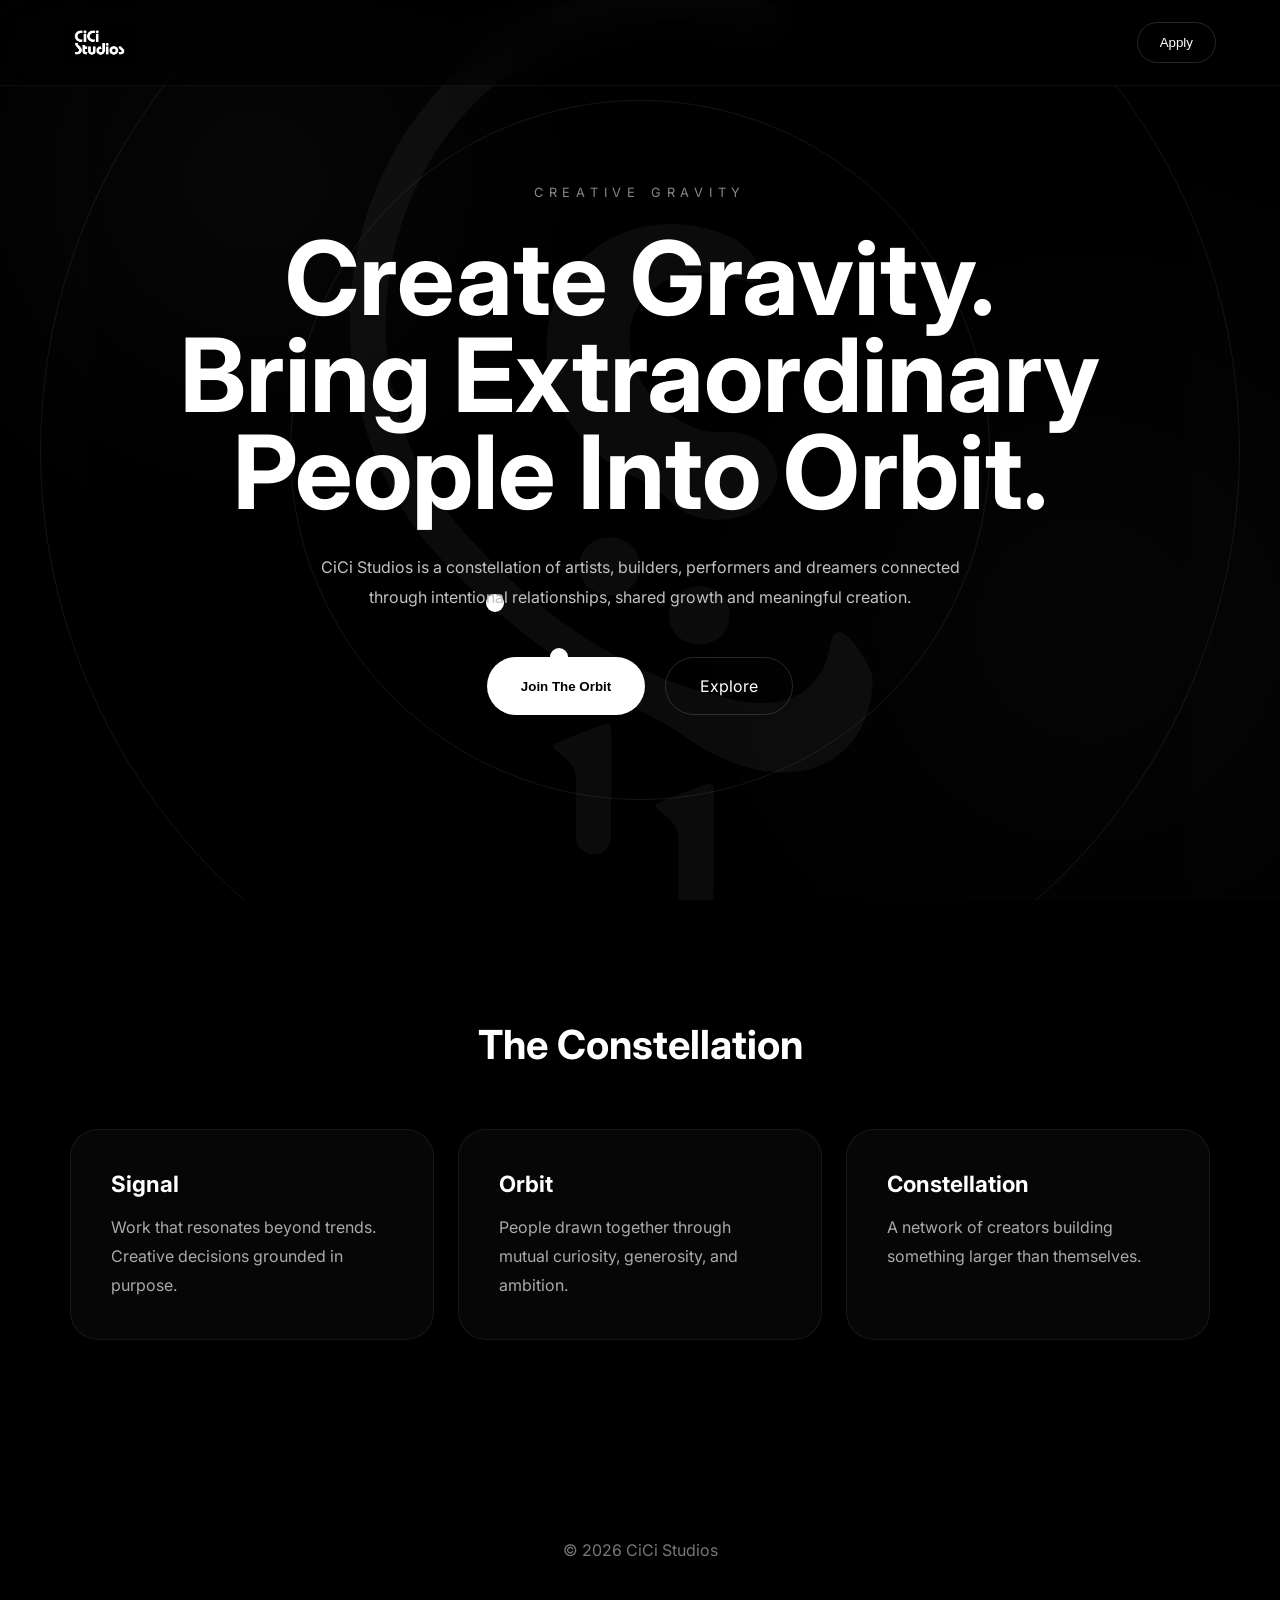
==== index.html @ 6ac1b933 "Meta pixel test" ====
<!DOCTYPE html>
<html lang="en">
<head>
  <meta charset="UTF-8">
  <meta name="viewport" content="width=device-width, initial-scale=1.0">
  <title>CiCi Studios</title>
  <meta name="description" content="A constellation of artists, builders, performers and dreamers connected through intentional relationships, shared growth and meaningful creation.">
  <meta property="og:title" content="CiCi Studios">
  <meta property="og:description" content="Create Gravity. Bring Extraordinary People Into Orbit.">
  <meta property="og:type" content="website">

  <link rel="preconnect" href="https://fonts.googleapis.com">
  <link rel="preconnect" href="https://fonts.gstatic.com" crossorigin>
  <link href="https://fonts.googleapis.com/css2?family=Inter:wght@300;400;500;600;700;800&display=swap" rel="stylesheet">

  <style>
    :root{
      --bg:#000;
      --text:#fff;
      --muted:#9e9e9e;
      --border:rgba(255,255,255,.14);
    }

    *{ margin:0; padding:0; box-sizing:border-box; }
    html{ scroll-behavior:smooth; }
    body{
      background:#000;
      color:#fff;
      font-family:'Inter',sans-serif;
      overflow-x:hidden;
    }

    body::before{
      content:"";
      position:fixed;
      inset:0;
      background:
        radial-gradient(circle at 20% 20%, rgba(255,255,255,.03), transparent 30%),
        radial-gradient(circle at 85% 70%, rgba(255,255,255,.025), transparent 40%);
      z-index:-20;
    }

    nav{
      position:fixed;
      top:0; left:0; right:0;
      display:flex;
      justify-content:space-between;
      align-items:center;
      padding:22px 5vw;
      backdrop-filter:blur(20px);
      background:rgba(0,0,0,.45);
      z-index:1000;
      border-bottom:1px solid rgba(255,255,255,.05);
    }

    .logo { display:flex; align-items:center; gap:12px; }
    .wordmark{ height:40px; display:block; }

    .nav-btn{
      padding:12px 22px;
      background:transparent;
      color:white;
      border:1px solid rgba(255,255,255,.15);
      border-radius:999px;
      cursor:pointer;
      transition:.3s ease;
    }
    .nav-btn:hover{ background:white; color:black; }

    .hero{
      position:relative;
      min-height:100vh;
      display:flex;
      justify-content:center;
      align-items:center;
      text-align:center;
      overflow:hidden;
      padding:120px 20px;
    }

    .hero-image { position:absolute; inset:0; display:flex; justify-content:center; align-items:center; pointer-events:none; z-index:0; }
    .watermark-img{
      width:min(90vw,1100px);
      opacity:.045;
      display:block;
    }

    .orbit{
      position:absolute;
      border:1px solid rgba(255,255,255,.08);
      border-radius:50%;
    }
    .orbit-a{ width:1200px; height:1200px; animation:rotateClockwise 120s linear infinite; }
    .orbit-b{ width:700px; height:700px; animation:rotateCounter 80s linear infinite; }

    @keyframes rotateClockwise {
      from{ transform:rotate(0deg); } to{ transform:rotate(360deg); }
    }
    @keyframes rotateCounter {
      from{ transform:rotate(360deg); } to{ transform:rotate(0deg); }
    }

    .dot{
      position:absolute;
      width:18px; height:18px;
      border-radius:50%;
      background:white;
      z-index:2;
    }
    .dot-one{ left:38%; top:66%; animation:floatOne 16s ease-in-out infinite; }
    .dot-two{ left:43%; top:72%; animation:floatTwo 20s ease-in-out infinite; }

    @keyframes floatOne{
      0%{transform:translate(0,0);} 50%{transform:translate(180px,-100px);} 100%{transform:translate(0,0);}
    }
    @keyframes floatTwo{
      0%{transform:translate(0,0);} 50%{transform:translate(-160px,140px);} 100%{transform:translate(0,0);}
    }

    .hero-content{ position:relative; z-index:5; max-width:1000px; }
    .label{
      font-size:.8rem;
      letter-spacing:.45em;
      text-transform:uppercase;
      color:#888;
      margin-bottom:30px;
    }

    h1{
      font-size:clamp(3.5rem,8vw,7rem);
      line-height:.95;
      margin-bottom:30px;
    }

    .hero p{
      color:#c1c1c1;
      line-height:1.9;
      max-width:700px;
      margin:auto;
    }

    .cta-group{
      margin-top:45px;
      display:flex;
      gap:20px;
      justify-content:center;
      flex-wrap:wrap;
    }

    .primary-btn{
      padding:18px 34px;
      border-radius:999px;
      border:none;
      background:white;
      color:black;
      cursor:pointer;
      font-weight:700;
      transition:.3s;
    }
    .primary-btn:hover{ transform:translateY(-2px); }

    .secondary-btn{
      padding:18px 34px;
      border-radius:999px;
      background:transparent;
      color:white;
      border:1px solid rgba(255,255,255,.15);
      cursor:pointer;
    }

    .section{ max-width:1200px; margin:auto; padding:120px 30px; }
    .section-title{ text-align:center; margin-bottom:60px; font-size:2.5rem; }

    .grid{ display:grid; grid-template-columns:repeat(3,1fr); gap:24px; }
    .card{
      background:rgba(255,255,255,.025);
      border:1px solid rgba(255,255,255,.07);
      backdrop-filter:blur(8px);
      border-radius:28px;
      padding:40px;
    }
    .card h3{ margin-bottom:16px; font-size:1.4rem; }
    .card p{ color:#aaa; line-height:1.8; }

    footer{ text-align:center; padding:80px 20px; color:#777; }

    .modal{
      position:fixed; inset:0;
      display:none;
      justify-content:center; align-items:center;
      background:rgba(0,0,0,.85);
      z-index:5000;
    }
    .modal.active{ display:flex; }
    .modal-box{
      width:min(700px,92vw);
      background:#080808;
      border:1px solid rgba(255,255,255,.12);
      border-radius:24px;
      padding:36px;
    }
    .close{ text-align:right; cursor:pointer; color:#999; margin-bottom:20px; }

    input, textarea{
      width:100%;
      padding:16px;
      margin-bottom:18px;
      background:#111;
      color:white;
      border:1px solid #222;
      border-radius:14px;
    }
    textarea{ min-height:160px; resize:vertical; }

    .submit-btn{
      width:100%;
      padding:16px;
      border:none;
      border-radius:14px;
      background:white;
      color:black;
      font-weight:700;
      cursor:pointer;
    }

    @media(max-width:900px){
      .grid{ grid-template-columns:1fr; }
      h1{ font-size:3.5rem; }
      .wordmark{ height:32px; }
    }
  </style>
  <!-- Meta Pixel Code -->
  <script>
    !function(f,b,e,v,n,t,s)
    {if(f.fbq)return;n=f.fbq=function(){n.callMethod?
    n.callMethod.apply(n,arguments):n.queue.push(arguments)};
    if(!f._fbq)f._fbq=n;n.push=n;n.loaded=!0;n.version='2.0';
    n.queue=[];t=b.createElement(e);t.async=!0;
    t.src=v;s=b.getElementsByTagName(e)[0];
    s.parentNode.insertBefore(t,s)}(window, document,'script',
    'https://connect.facebook.net/en_US/fbevents.js');
    fbq('init', '4484117138583431');
    fbq('track', 'PageView');
  </script>
  <noscript><img height="1" width="1" style="display:none"
  src="https://www.facebook.com/tr?id=4484117138583431&ev=PageView&noscript=1"
  /></noscript>
  <!-- End Meta Pixel Code -->
</head>

<body>
  <nav>
    <div class="logo">
      <div class="image">
        <!-- Wordmark image file assumed to be in same folder as this HTML -->
        <img src="./Cici_Logo_Wordmark_White.png" alt="CiCi Studios wordmark" class="wordmark">
      </div>
    </div>

    <button class="nav-btn" onclick="openForm()">Apply</button>
  </nav>

  <section class="hero">
    <!-- Decorative watermark image -->
    <div class="hero-image" aria-hidden="true">
      <img src="./CICI_Logo_Icon_White.png" alt="" class="watermark-img">
    </div>

    <div class="orbit orbit-a" aria-hidden="true"></div>
    <div class="orbit orbit-b" aria-hidden="true"></div>

    <div class="dot dot-one" aria-hidden="true"></div>
    <div class="dot dot-two" aria-hidden="true"></div>

    <div class="hero-content">
      <div class="label">Creative Gravity</div>

      <h1>Create Gravity.<br>Bring Extraordinary People Into Orbit.</h1>

      <p>
        CiCi Studios is a constellation of artists,
        builders, performers and dreamers connected
        through intentional relationships, shared
        growth and meaningful creation.
      </p>

      <div class="cta-group">
        <button class="primary-btn" onclick="openForm()">Join The Orbit</button>

        <!-- internal link to manifesto section -->
        <a href="#manifesto" class="secondary-btn" role="button" style="text-decoration:none; display:inline-flex; align-items:center; justify-content:center;">
          Explore
        </a>
      </div>
    </div>
  </section>

  <section id="manifesto" class="section">
    <h2 class="section-title">The Constellation</h2>

    <div class="grid">
      <div class="card">
        <h3>Signal</h3>
        <p>Work that resonates beyond trends. Creative decisions grounded in purpose.</p>
      </div>

      <div class="card">
        <h3>Orbit</h3>
        <p>People drawn together through mutual curiosity, generosity, and ambition.</p>
      </div>

      <div class="card">
        <h3>Constellation</h3>
        <p>A network of creators building something larger than themselves.</p>
      </div>
    </div>
  </section>

  <footer>© 2026 CiCi Studios</footer>

  <div id="modal" class="modal" aria-hidden="true">
    <div class="modal-box" role="dialog" aria-modal="true" aria-labelledby="apply-heading">
      <div class="close" onclick="closeForm()">✕ Close</div>

      <h2 id="apply-heading" style="margin-bottom:20px;">Apply to CiCi Studios</h2>

      <!-- Replace YOUR_FORM_ID with your actual Formspree form id -->
      <form action="https://formspree.io/f/YOUR_FORM_ID" method="POST">
        <input type="text" name="name" placeholder="Name" required>
        <input type="email" name="email" placeholder="Email" required>
        <textarea name="message" placeholder="Tell us about yourself..." required></textarea>
        <button type="submit" class="submit-btn">Send Application</button>
      </form>
    </div>
  </div>

  <script>
    function openForm(){
      document.getElementById("modal").classList.add("active");
      document.getElementById("modal").setAttribute("aria-hidden", "false");
    }

    function closeForm(){
      document.getElementById("modal").classList.remove("active");
      document.getElementById("modal").setAttribute("aria-hidden", "true");
    }

    window.onclick = function(event){
      const modal = document.getElementById("modal");
      if(event.target === modal){
        closeForm();
      }
    };
  </script>
</body>
</html>
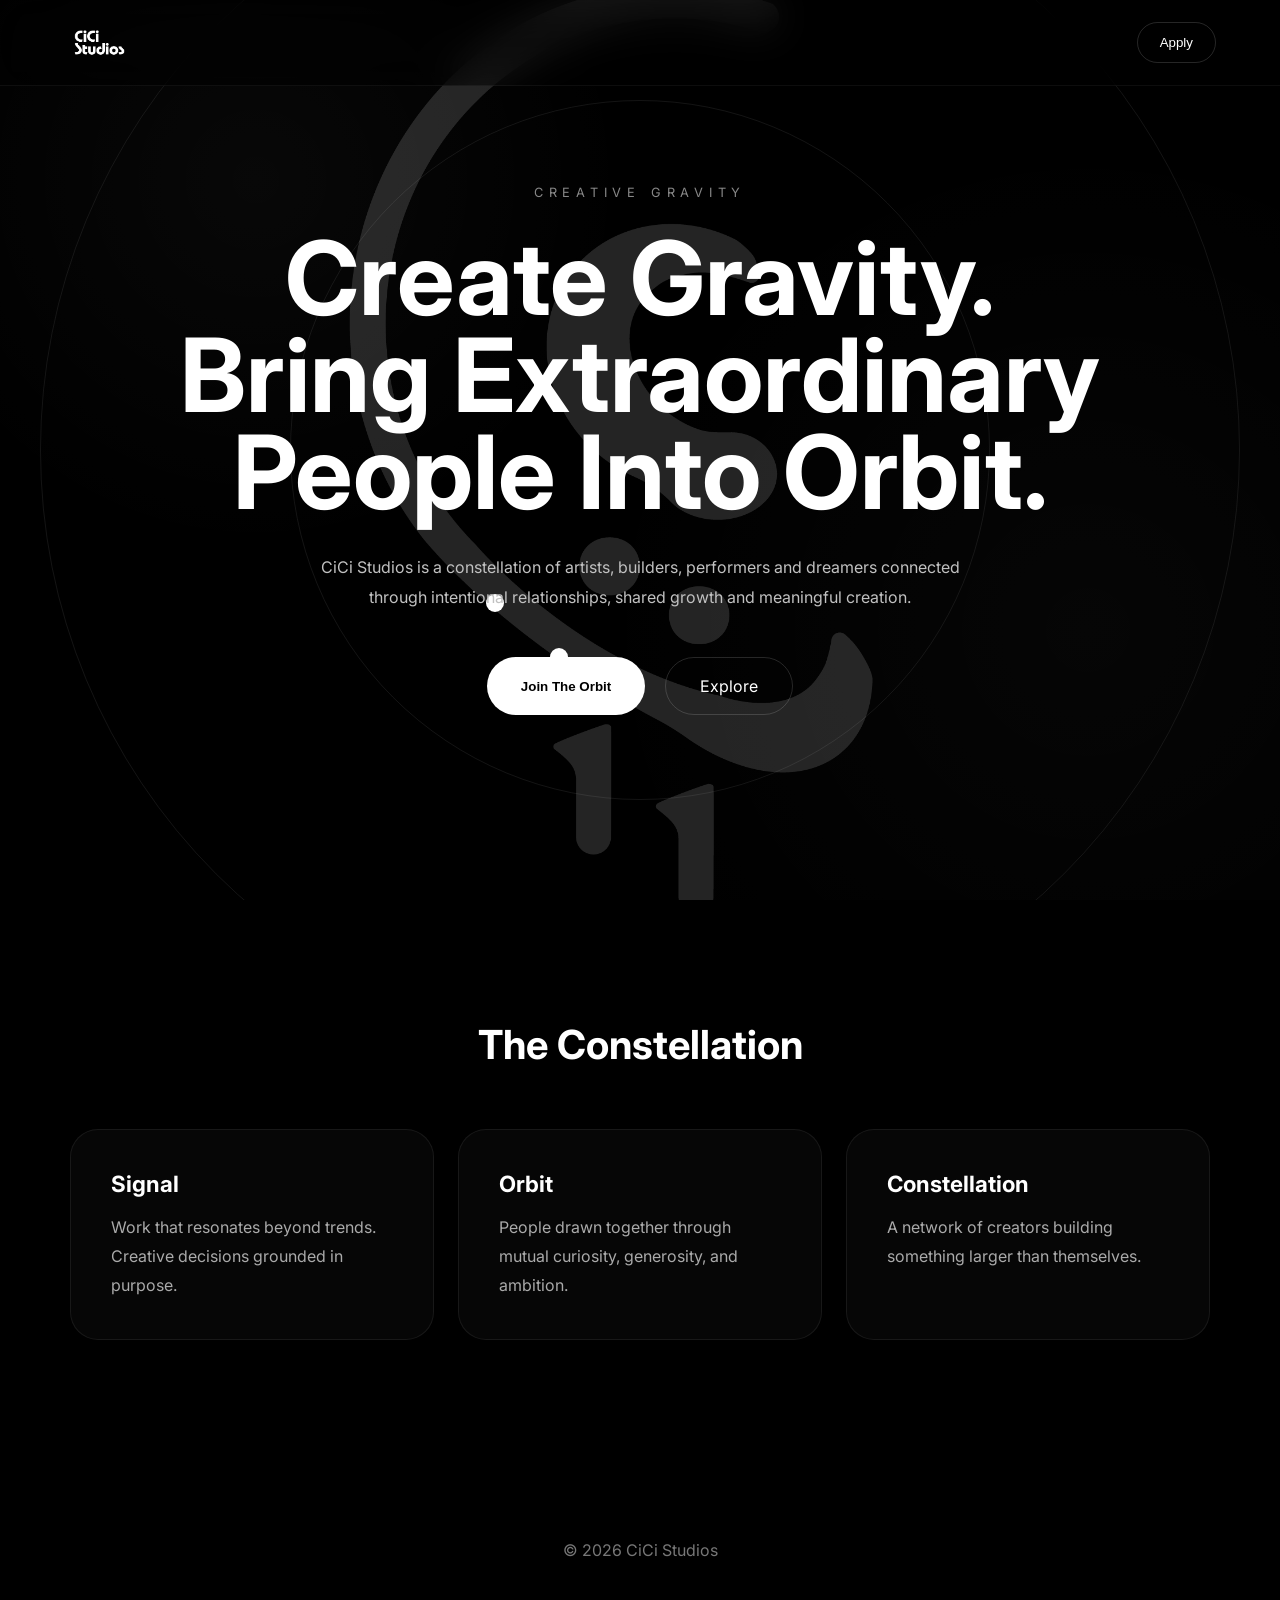
==== commit 05549a38: "Playing with AI" ====
--- a/index.html
+++ b/index.html
@@ -81,7 +81,7 @@
     .hero-image { position:absolute; inset:0; display:flex; justify-content:center; align-items:center; pointer-events:none; z-index:0; }
     .watermark-img{
       width:min(90vw,1100px);
-      opacity:.045;
+      opacity:.14;
       display:block;
     }
 
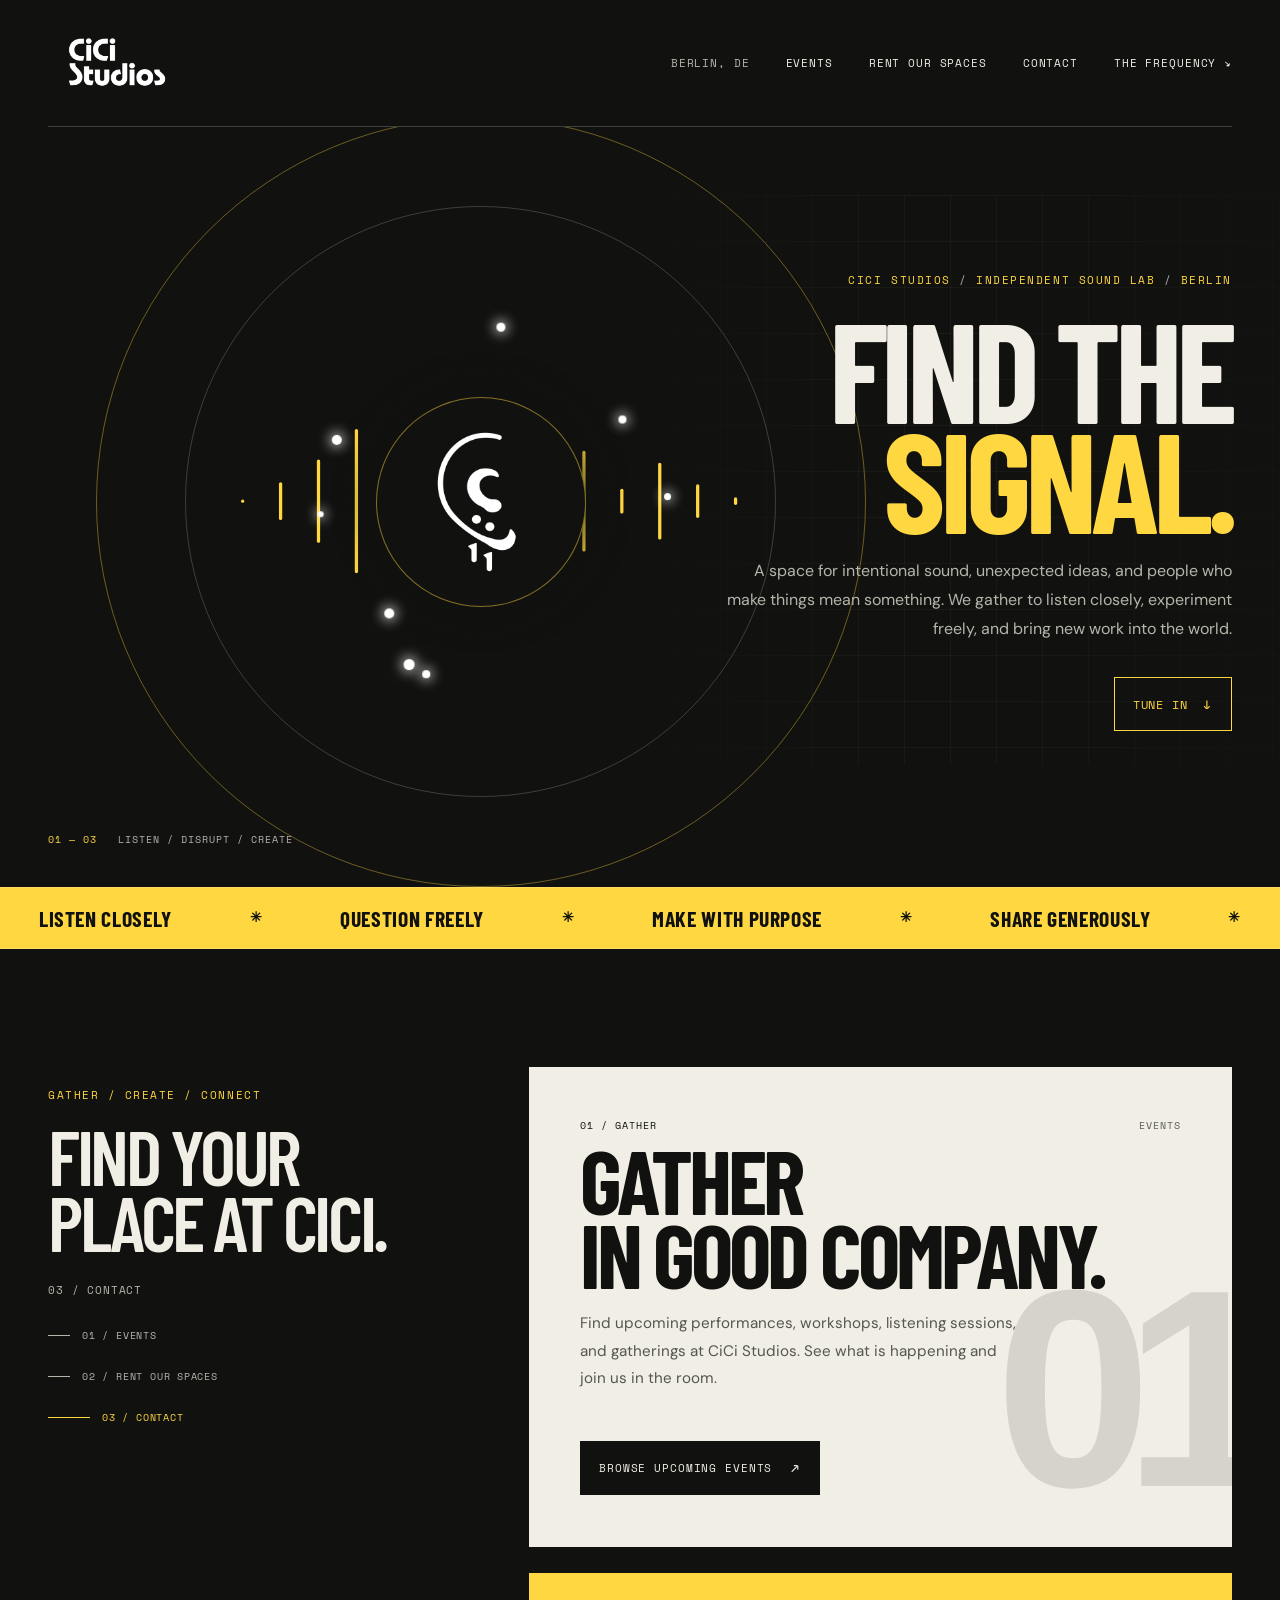
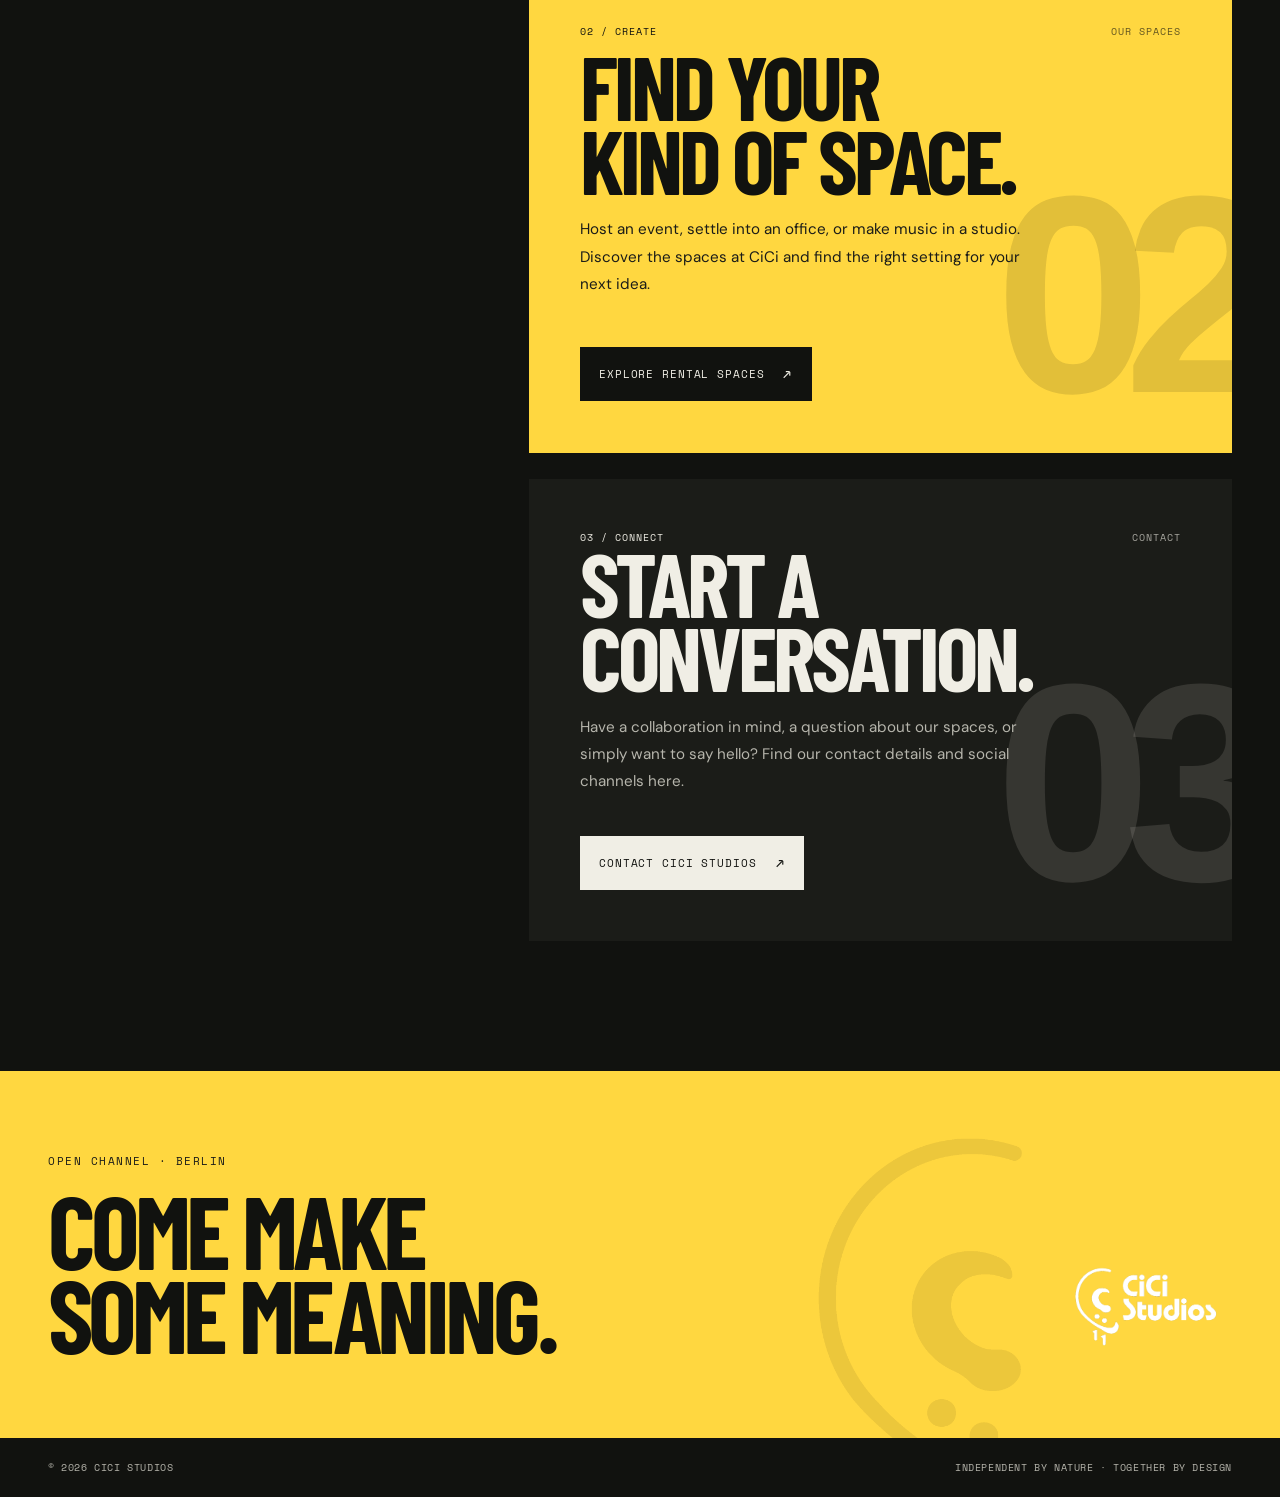
==== commit f84610ee: "More AI playing around haha" ====
--- a/index.html
+++ b/index.html
@@ -3,354 +3,826 @@
 <head>
   <meta charset="UTF-8">
   <meta name="viewport" content="width=device-width, initial-scale=1.0">
-  <title>CiCi Studios</title>
-  <meta name="description" content="A constellation of artists, builders, performers and dreamers connected through intentional relationships, shared growth and meaningful creation.">
-  <meta property="og:title" content="CiCi Studios">
-  <meta property="og:description" content="Create Gravity. Bring Extraordinary People Into Orbit.">
+  <meta name="theme-color" content="#11120f">
+  <title>CiCi Studios — Signal / Noise</title>
+  <meta name="description" content="A Berlin sound lab for the intentional, the unexpected, and the work that moves with consequence.">
+  <meta property="og:title" content="CiCi Studios — Signal / Noise">
+  <meta property="og:description" content="A Berlin sound lab where order and cacophony meet.">
   <meta property="og:type" content="website">
 
   <link rel="preconnect" href="https://fonts.googleapis.com">
   <link rel="preconnect" href="https://fonts.gstatic.com" crossorigin>
-  <link href="https://fonts.googleapis.com/css2?family=Inter:wght@300;400;500;600;700;800&display=swap" rel="stylesheet">
+  <link href="https://fonts.googleapis.com/css2?family=Barlow+Condensed:wght@500;600;700;800&family=DM+Sans:wght@400;500;600;700&family=Space+Mono:wght@400;700&display=swap" rel="stylesheet">
 
   <style>
-    :root{
-      --bg:#000;
-      --text:#fff;
-      --muted:#9e9e9e;
-      --border:rgba(255,255,255,.14);
-    }
-
-    *{ margin:0; padding:0; box-sizing:border-box; }
-    html{ scroll-behavior:smooth; }
-    body{
-      background:#000;
-      color:#fff;
-      font-family:'Inter',sans-serif;
-      overflow-x:hidden;
-    }
-
-    body::before{
-      content:"";
-      position:fixed;
-      inset:0;
-      background:
-        radial-gradient(circle at 20% 20%, rgba(255,255,255,.03), transparent 30%),
-        radial-gradient(circle at 85% 70%, rgba(255,255,255,.025), transparent 40%);
-      z-index:-20;
-    }
-
-    nav{
-      position:fixed;
-      top:0; left:0; right:0;
-      display:flex;
-      justify-content:space-between;
-      align-items:center;
-      padding:22px 5vw;
-      backdrop-filter:blur(20px);
-      background:rgba(0,0,0,.45);
-      z-index:1000;
-      border-bottom:1px solid rgba(255,255,255,.05);
-    }
-
-    .logo { display:flex; align-items:center; gap:12px; }
-    .wordmark{ height:40px; display:block; }
-
-    .nav-btn{
-      padding:12px 22px;
-      background:transparent;
-      color:white;
-      border:1px solid rgba(255,255,255,.15);
-      border-radius:999px;
-      cursor:pointer;
-      transition:.3s ease;
-    }
-    .nav-btn:hover{ background:white; color:black; }
-
-    .hero{
-      position:relative;
-      min-height:100vh;
-      display:flex;
-      justify-content:center;
-      align-items:center;
-      text-align:center;
-      overflow:hidden;
-      padding:120px 20px;
-    }
-
-    .hero-image { position:absolute; inset:0; display:flex; justify-content:center; align-items:center; pointer-events:none; z-index:0; }
-    .watermark-img{
-      width:min(90vw,1100px);
-      opacity:.14;
-      display:block;
-    }
-
-    .orbit{
-      position:absolute;
-      border:1px solid rgba(255,255,255,.08);
-      border-radius:50%;
-    }
-    .orbit-a{ width:1200px; height:1200px; animation:rotateClockwise 120s linear infinite; }
-    .orbit-b{ width:700px; height:700px; animation:rotateCounter 80s linear infinite; }
-
-    @keyframes rotateClockwise {
-      from{ transform:rotate(0deg); } to{ transform:rotate(360deg); }
-    }
-    @keyframes rotateCounter {
-      from{ transform:rotate(360deg); } to{ transform:rotate(0deg); }
-    }
-
-    .dot{
-      position:absolute;
-      width:18px; height:18px;
-      border-radius:50%;
-      background:white;
-      z-index:2;
-    }
-    .dot-one{ left:38%; top:66%; animation:floatOne 16s ease-in-out infinite; }
-    .dot-two{ left:43%; top:72%; animation:floatTwo 20s ease-in-out infinite; }
-
-    @keyframes floatOne{
-      0%{transform:translate(0,0);} 50%{transform:translate(180px,-100px);} 100%{transform:translate(0,0);}
-    }
-    @keyframes floatTwo{
-      0%{transform:translate(0,0);} 50%{transform:translate(-160px,140px);} 100%{transform:translate(0,0);}
-    }
-
-    .hero-content{ position:relative; z-index:5; max-width:1000px; }
-    .label{
-      font-size:.8rem;
-      letter-spacing:.45em;
-      text-transform:uppercase;
-      color:#888;
-      margin-bottom:30px;
-    }
-
-    h1{
-      font-size:clamp(3.5rem,8vw,7rem);
-      line-height:.95;
-      margin-bottom:30px;
-    }
-
-    .hero p{
-      color:#c1c1c1;
-      line-height:1.9;
-      max-width:700px;
-      margin:auto;
-    }
-
-    .cta-group{
-      margin-top:45px;
-      display:flex;
-      gap:20px;
-      justify-content:center;
-      flex-wrap:wrap;
-    }
-
-    .primary-btn{
-      padding:18px 34px;
-      border-radius:999px;
-      border:none;
-      background:white;
-      color:black;
-      cursor:pointer;
-      font-weight:700;
-      transition:.3s;
-    }
-    .primary-btn:hover{ transform:translateY(-2px); }
-
-    .secondary-btn{
-      padding:18px 34px;
-      border-radius:999px;
-      background:transparent;
-      color:white;
-      border:1px solid rgba(255,255,255,.15);
-      cursor:pointer;
-    }
-
-    .section{ max-width:1200px; margin:auto; padding:120px 30px; }
-    .section-title{ text-align:center; margin-bottom:60px; font-size:2.5rem; }
-
-    .grid{ display:grid; grid-template-columns:repeat(3,1fr); gap:24px; }
-    .card{
-      background:rgba(255,255,255,.025);
-      border:1px solid rgba(255,255,255,.07);
-      backdrop-filter:blur(8px);
-      border-radius:28px;
-      padding:40px;
-    }
-    .card h3{ margin-bottom:16px; font-size:1.4rem; }
-    .card p{ color:#aaa; line-height:1.8; }
-
-    footer{ text-align:center; padding:80px 20px; color:#777; }
-
-    .modal{
-      position:fixed; inset:0;
-      display:none;
-      justify-content:center; align-items:center;
-      background:rgba(0,0,0,.85);
-      z-index:5000;
-    }
-    .modal.active{ display:flex; }
-    .modal-box{
-      width:min(700px,92vw);
-      background:#080808;
-      border:1px solid rgba(255,255,255,.12);
-      border-radius:24px;
-      padding:36px;
-    }
-    .close{ text-align:right; cursor:pointer; color:#999; margin-bottom:20px; }
-
-    input, textarea{
-      width:100%;
-      padding:16px;
-      margin-bottom:18px;
-      background:#111;
-      color:white;
-      border:1px solid #222;
-      border-radius:14px;
-    }
-    textarea{ min-height:160px; resize:vertical; }
-
-    .submit-btn{
-      width:100%;
-      padding:16px;
-      border:none;
-      border-radius:14px;
-      background:white;
-      color:black;
-      font-weight:700;
-      cursor:pointer;
-    }
-
-    @media(max-width:900px){
-      .grid{ grid-template-columns:1fr; }
-      h1{ font-size:3.5rem; }
-      .wordmark{ height:32px; }
+    :root {
+      color-scheme: dark;
+      --black: #11120f;
+      --black-soft: #1b1c18;
+      --cream: #f0eee5;
+      --cream-muted: #b6b5ac;
+      --signal: #ff7043;
+      --signal-rgb: 255, 112, 67;
+      --line: rgba(240, 238, 229, .2);
+      --mono: "Space Mono", monospace;
+      --sans: "DM Sans", Arial, sans-serif;
+      --display: "Barlow Condensed", Impact, sans-serif;
+    }
+
+    * { box-sizing: border-box; }
+    html { scroll-behavior: smooth; }
+    body {
+      margin: 0;
+      background: var(--black);
+      color: var(--cream);
+      font-family: var(--sans);
+      -webkit-font-smoothing: antialiased;
+    }
+    a { color: inherit; }
+    a:focus-visible { outline: 2px solid var(--signal); outline-offset: 5px; }
+    .skip-link {
+      position: absolute;
+      top: 12px;
+      left: 12px;
+      z-index: 10;
+      padding: 10px 14px;
+      background: var(--signal);
+      color: var(--black);
+      transform: translateY(-160%);
+    }
+    .skip-link:focus { transform: translateY(0); }
+    main { overflow: hidden; }
+
+    .site-header {
+      display: flex;
+      align-items: center;
+      justify-content: space-between;
+      gap: 28px;
+      width: min(100% - 96px, 1440px);
+      margin: 0 auto;
+      padding: 24px 0;
+      border-bottom: 1px solid var(--line);
+    }
+    .brand { display: inline-flex; align-items: center; }
+    .brand img { display: block; width: 138px; height: auto; }
+    .header-meta {
+      display: flex;
+      align-items: center;
+      gap: 36px;
+      font-family: var(--mono);
+      font-size: .68rem;
+      letter-spacing: .08em;
+      text-transform: uppercase;
+    }
+    .header-meta a { text-decoration: none; }
+    .header-meta a:hover { color: var(--signal); }
+    .location { color: var(--cream-muted); }
+
+    .hero {
+      position: relative;
+      display: grid;
+      grid-template-columns: minmax(0, .85fr) minmax(0, 1.15fr);
+      align-items: center;
+      gap: 4vw;
+      width: min(100% - 96px, 1440px);
+      min-height: min(760px, calc(100svh - 88px));
+      margin: 0 auto;
+      padding: 84px 0 94px;
+      isolation: isolate;
+    }
+    .hero-copy { grid-column: 2; grid-row: 1; }
+    .hero::before {
+      position: absolute;
+      z-index: -1;
+      top: 9%;
+      right: -15%;
+      width: 66%;
+      height: 75%;
+      background-image: linear-gradient(rgba(240, 238, 229, .045) 1px, transparent 1px),
+        linear-gradient(90deg, rgba(240, 238, 229, .045) 1px, transparent 1px);
+      background-size: 46px 46px;
+      content: "";
+      mask-image: linear-gradient(90deg, transparent, #000 38%, transparent);
+      -webkit-mask-image: linear-gradient(90deg, transparent, #000 38%, transparent);
+      animation: grid-drift 36s linear infinite;
+    }
+    .hero-copy {
+      position: relative;
+      z-index: 1;
+      text-align: right;
+    }
+    .eyebrow, .section-kicker {
+      margin: 0 0 24px;
+      color: var(--signal);
+      font-family: var(--mono);
+      font-size: .68rem;
+      letter-spacing: .14em;
+      line-height: 1.6;
+      text-transform: uppercase;
+    }
+    .eyebrow span { color: var(--cream-muted); }
+    h1, h2, h3, p { margin-top: 0; }
+    h1 {
+      max-width: 760px;
+      margin-left: auto;
+      margin-bottom: 24px;
+      font-family: var(--display);
+      font-size: clamp(5rem, 11vw, 11rem);
+      font-weight: 700;
+      letter-spacing: -.045em;
+      line-height: .78;
+      text-transform: uppercase;
+    }
+    h1 span { display: block; color: var(--signal); }
+    .hero-description {
+      max-width: 510px;
+      margin-left: auto;
+      margin-bottom: 34px;
+      color: var(--cream-muted);
+      font-size: 1rem;
+      line-height: 1.8;
+    }
+    .hero-link {
+      display: inline-flex;
+      align-items: center;
+      gap: 14px;
+      padding: 14px 18px;
+      border: 1px solid var(--signal);
+      color: var(--signal);
+      font-family: var(--mono);
+      font-size: .72rem;
+      letter-spacing: .08em;
+      text-decoration: none;
+      text-transform: uppercase;
+      transition: background .2s ease, color .2s ease;
+    }
+    .hero-link:hover { background: var(--signal); color: var(--black); }
+    .hero-link span { font-size: 1rem; }
+
+    .signal-art {
+      position: relative;
+      grid-column: 1;
+      grid-row: 1;
+      display: grid;
+      min-height: 420px;
+      place-items: center;
+      transform: translateX(clamp(150px, 15vw, 240px));
+    }
+    .signal-art::before, .signal-art::after {
+      position: absolute;
+      width: min(60vw, 1020px);
+      aspect-ratio: 1;
+      border: 1px solid rgba(var(--signal-rgb), .38);
+      border-radius: 50%;
+      content: "";
+      animation: ring-breathe 5s ease-in-out infinite;
+    }
+    .signal-art::after {
+      width: min(46vw, 840px);
+      border-color: var(--line);
+      animation-delay: -2.5s;
+    }
+    .signal-art img {
+      position: relative;
+      z-index: 3;
+      display: block;
+      width: min(17vw, 210px);
+      height: auto;
+      padding: 22px;
+      border: 1px solid rgba(var(--signal-rgb), .48);
+      border-radius: 50%;
+      background: var(--black);
+      box-shadow: 0 0 38px rgba(17, 18, 15, .9);
+      opacity: 1;
+    }
+    .icon-orbs {
+      position: absolute;
+      z-index: 4;
+      top: 50%;
+      left: 50%;
+      pointer-events: none;
+      opacity: 0;
+    }
+    .orbit-motion-ready .icon-orbs { opacity: 1; }
+    .icon-orbs span {
+      position: absolute;
+      top: 0;
+      left: 0;
+      width: var(--orb-size, 10px);
+      height: var(--orb-size, 10px);
+      border-radius: 50%;
+      background: #fff;
+      box-shadow: 0 0 12px 3px rgba(255, 255, 255, .58), 0 0 28px rgba(255, 255, 255, .3);
+      will-change: transform;
+    }
+    .waveform {
+      position: absolute;
+      z-index: 2;
+      width: min(42vw, 520px);
+      height: auto;
+      overflow: visible;
+    }
+    .waveform line {
+      stroke: var(--signal);
+      stroke-linecap: round;
+      stroke-width: 3;
+      transform-box: fill-box;
+      transform-origin: center;
+      animation: waveform-pulse .9s ease-in-out infinite alternate;
+    }
+    .waveform line:nth-child(3n) { animation-delay: -.3s; }
+    .waveform line:nth-child(3n + 1) { animation-delay: -.6s; }
+    .waveform line:nth-child(4n) { animation-duration: 1.2s; }
+    .art-note {
+      position: absolute;
+      left: 0;
+      bottom: 3%;
+      color: var(--cream-muted);
+      font-family: var(--mono);
+      font-size: .58rem;
+      letter-spacing: .12em;
+      text-transform: uppercase;
+      writing-mode: vertical-lr;
+    }
+    .hero-index {
+      position: absolute;
+      bottom: 30px;
+      left: 0;
+      color: var(--cream-muted);
+      font-family: var(--mono);
+      font-size: .62rem;
+      letter-spacing: .1em;
+      text-transform: uppercase;
+    }
+    .hero-index strong { color: var(--signal); font-weight: 400; }
+
+    @keyframes waveform-pulse {
+      from { transform: scaleY(.35); }
+      to { transform: scaleY(1.08); }
+    }
+    @keyframes ring-breathe {
+      0%, 100% { opacity: .48; transform: scale(.96); }
+      50% { opacity: 1; transform: scale(1.04); }
+    }
+    @keyframes grid-drift {
+      from { background-position: 0 0, 0 0; }
+      to { background-position: 46px 46px, 46px 46px; }
+    }
+
+    .ticker {
+      overflow: hidden;
+      border-top: 1px solid var(--line);
+      border-bottom: 1px solid var(--line);
+      background: var(--signal);
+      color: var(--black);
+    }
+    .ticker-track {
+      display: flex;
+      width: max-content;
+      animation: ticker-scroll 34s linear infinite;
+    }
+    .ticker-group {
+      display: flex;
+      flex: none;
+      align-items: center;
+      justify-content: space-around;
+      gap: 28px;
+      min-width: 100vw;
+      padding: 17px 14px;
+      font-family: var(--display);
+      font-size: 1.35rem;
+      font-weight: 700;
+      letter-spacing: .03em;
+      text-transform: uppercase;
+    }
+    .ticker-group span:nth-child(even) { color: var(--black-soft); }
+    .ticker-group i {
+      font-family: var(--mono);
+      font-size: .85rem;
+      font-style: normal;
+    }
+    @keyframes ticker-scroll {
+      to { transform: translateX(-25%); }
+    }
+
+    .experience {
+      display: grid;
+      grid-template-columns: minmax(250px, .7fr) minmax(0, 1.3fr);
+      gap: clamp(40px, 8vw, 130px);
+      width: min(100% - 96px, 1200px);
+      margin: 0 auto;
+      padding: 118px 0 130px;
+    }
+    .experience-aside {
+      position: sticky;
+      top: 11vh;
+      align-self: start;
+      padding: 20px 0;
+    }
+    .experience-aside .section-kicker { margin-bottom: 18px; }
+    .experience-aside h2 {
+      max-width: 390px;
+      margin: 0 0 28px;
+      font-family: var(--display);
+      font-size: clamp(3.5rem, 6vw, 6.5rem);
+      font-weight: 600;
+      letter-spacing: -.045em;
+      line-height: .86;
+      text-transform: uppercase;
+    }
+    .chapter-status {
+      min-height: 1.5em;
+      margin-bottom: 22px;
+      color: var(--cream-muted);
+      font-family: var(--mono);
+      font-size: .66rem;
+      letter-spacing: .08em;
+      text-transform: uppercase;
+    }
+    .chapter-nav { display: grid; gap: 10px; max-width: 260px; }
+    .chapter-link {
+      display: flex;
+      align-items: center;
+      gap: 12px;
+      padding: 8px 0;
+      color: var(--cream-muted);
+      font-family: var(--mono);
+      font-size: .62rem;
+      letter-spacing: .08em;
+      text-decoration: none;
+      text-transform: uppercase;
+      transition: color .2s ease;
+    }
+    .chapter-link::before {
+      width: 22px;
+      height: 1px;
+      background: currentColor;
+      content: "";
+      transition: width .25s ease, background .25s ease;
+    }
+    .chapter-link:hover, .chapter-link.is-active { color: var(--signal); }
+    .chapter-link.is-active::before { width: 42px; background: var(--signal); }
+    .experience-track { display: grid; gap: 26px; }
+    .experience-panel {
+      position: relative;
+      display: flex;
+      min-height: 480px;
+      flex-direction: column;
+      justify-content: space-between;
+      overflow: hidden;
+      padding: clamp(28px, 4vw, 56px);
+      color: var(--black);
+      text-decoration: none;
+      transition: transform .35s ease, box-shadow .35s ease;
+      scroll-margin-top: 12vh;
+    }
+    .experience-panel:hover, .experience-panel:focus-visible {
+      z-index: 1;
+      transform: translateY(-8px);
+      box-shadow: 0 22px 60px rgba(0, 0, 0, .28);
+    }
+    .experience-panel:focus-visible { outline: 3px solid var(--cream); outline-offset: 5px; }
+    .experience-panel--cream { background: var(--cream); }
+    .experience-panel--signal { background: var(--signal); }
+    .experience-panel--soft {
+      min-height: 410px;
+      background: var(--black-soft);
+      color: var(--cream);
+    }
+    .panel-topline {
+      display: flex;
+      justify-content: space-between;
+      gap: 20px;
+      font-family: var(--mono);
+      font-size: .62rem;
+      letter-spacing: .1em;
+      text-transform: uppercase;
+    }
+    .panel-topline span:last-child { opacity: .65; }
+    .panel-main { position: relative; z-index: 1; max-width: 590px; }
+    .panel-main h3 {
+      max-width: 580px;
+      margin: 0 0 20px;
+      font-family: var(--display);
+      font-size: clamp(3.8rem, 7vw, 7.3rem);
+      font-weight: 700;
+      letter-spacing: -.045em;
+      line-height: .83;
+      text-transform: uppercase;
+    }
+    .panel-main p {
+      max-width: 440px;
+      margin: 0;
+      color: #55564f;
+      font-size: .95rem;
+      line-height: 1.8;
+    }
+    .experience-panel--signal .panel-main p { color: var(--black-soft); }
+    .experience-panel--soft .panel-main p { color: var(--cream-muted); }
+    .panel-symbol {
+      position: absolute;
+      right: -20px;
+      bottom: 60px;
+      color: rgba(17, 18, 15, .12);
+      font-family: var(--display);
+      font-size: clamp(10rem, 22vw, 22rem);
+      font-weight: 800;
+      letter-spacing: -.1em;
+      line-height: .7;
+      transition: transform .5s cubic-bezier(.2,.8,.2,1), color .35s ease;
+      user-select: none;
+    }
+    .experience-panel--soft .panel-symbol { color: rgba(240, 238, 229, .12); }
+    .experience-panel:hover .panel-symbol,
+    .experience-panel:focus-within .panel-symbol {
+      color: rgba(17, 18, 15, .2);
+      transform: rotate(-8deg) scale(1.08);
+    }
+    .experience-panel--soft:hover .panel-symbol,
+    .experience-panel--soft:focus-within .panel-symbol { color: rgba(240, 238, 229, .2); }
+    .panel-bottom {
+      position: relative;
+      z-index: 1;
+      display: flex;
+      align-items: flex-start;
+      gap: 20px;
+      margin-top: 40px;
+    }
+    .panel-cta {
+      display: inline-flex;
+      align-items: center;
+      gap: 18px;
+      padding: 14px 18px;
+      border: 1px solid var(--black);
+      background: var(--black);
+      color: var(--cream);
+      font-family: var(--mono);
+      font-size: .68rem;
+      letter-spacing: .08em;
+      text-transform: uppercase;
+      transition: background .2s ease, color .2s ease, gap .2s ease;
+    }
+    .panel-cta span { font-size: 1rem; }
+    .experience-panel:hover .panel-cta,
+    .experience-panel:focus-visible .panel-cta {
+      gap: 24px;
+      background: transparent;
+      color: var(--black);
+    }
+    .experience-panel--soft .panel-cta {
+      border-color: var(--cream);
+      background: var(--cream);
+      color: var(--black);
+    }
+    .experience-panel--soft:hover .panel-cta,
+    .experience-panel--soft:focus-visible .panel-cta {
+      background: transparent;
+      color: var(--cream);
+    }
+    .experience-panel:focus-visible .panel-cta {
+      outline: 2px solid currentColor;
+      outline-offset: 4px;
+    }
+    .js-motion [data-reveal] {
+      opacity: 0;
+      transform: translateY(36px);
+      transition: opacity .7s ease, transform .7s cubic-bezier(.2,.8,.2,1);
+    }
+    .js-motion [data-reveal].is-visible {
+      opacity: 1;
+      transform: translateY(0);
+    }
+    .js-motion [data-reveal].is-visible:hover { transform: translateY(-8px); }
+
+    .closing {
+      position: relative;
+      overflow: hidden;
+      padding: 82px 48px;
+      background: var(--signal);
+      color: var(--black);
+    }
+    .closing-inner {
+      position: relative;
+      z-index: 1;
+      display: flex;
+      align-items: end;
+      justify-content: space-between;
+      gap: 40px;
+      width: min(100%, 1200px);
+      margin: 0 auto;
+    }
+    .closing .section-kicker { margin-bottom: 18px; color: var(--black-soft); }
+    .closing h2 {
+      max-width: 850px;
+      margin: 0;
+      font-family: var(--display);
+      font-size: clamp(3.8rem, 8vw, 8rem);
+      font-weight: 700;
+      letter-spacing: -.045em;
+      line-height: .82;
+      text-transform: uppercase;
+    }
+    .closing-mark { display: block; width: 170px; height: auto; }
+    .closing-watermark {
+      position: absolute;
+      right: 5%;
+      bottom: -180px;
+      width: min(42vw, 520px);
+      height: auto;
+      opacity: .07;
+      filter: brightness(0);
+    }
+    footer {
+      display: flex;
+      justify-content: space-between;
+      gap: 20px;
+      width: min(100% - 96px, 1200px);
+      margin: 0 auto;
+      padding: 22px 0;
+      color: var(--cream-muted);
+      font-family: var(--mono);
+      font-size: .62rem;
+      letter-spacing: .06em;
+      text-transform: uppercase;
+    }
+    footer p { margin: 0; }
+
+    @media (max-width: 760px) {
+      .site-header, .hero, .experience, footer { width: min(100% - 40px, 600px); }
+      .site-header { padding: 20px 0; }
+      .brand img { width: 120px; }
+      .header-meta { flex-wrap: wrap; justify-content: flex-end; gap: 8px 14px; font-size: .58rem; }
+      .hero {
+        grid-template-columns: minmax(90px, .55fr) minmax(0, 1fr);
+        gap: 18px;
+        min-height: auto;
+        padding: 92px 0 88px;
+      }
+      .hero::before { top: 5%; right: -48%; width: 120%; }
+      h1 { max-width: 550px; font-size: clamp(2.4rem, 9vw, 4.2rem); line-height: .84; }
+      .hero-description { max-width: 430px; font-size: .86rem; line-height: 1.7; }
+      .signal-art {
+        position: relative;
+        top: auto;
+        right: auto;
+        width: 100%;
+        min-height: 200px;
+        opacity: .75;
+        transform: none;
+      }
+      .signal-art::before { width: 100%; }
+      .signal-art::after { width: 74%; }
+      .signal-art img { z-index: 3; width: clamp(72px, 22vw, 120px); padding: 10px; }
+      .waveform { width: 118%; }
+      .art-note { display: none; }
+      .hero-copy { padding-top: 0; }
+      .hero-index { bottom: 24px; font-size: .55rem; }
+      .ticker-group { gap: 18px; padding: 14px 9px; font-size: 1.12rem; }
+      .experience {
+        grid-template-columns: 1fr;
+        gap: 28px;
+        padding: 70px 0 82px;
+      }
+      .experience-aside { position: relative; top: auto; padding: 0; }
+      .experience-aside h2 { max-width: 460px; font-size: clamp(3.5rem, 13vw, 5.5rem); }
+      .chapter-status { margin-bottom: 12px; }
+      .chapter-nav { display: flex; flex-wrap: wrap; gap: 6px 18px; max-width: none; }
+      .chapter-link { font-size: .55rem; }
+      .chapter-link::before { width: 12px; }
+      .chapter-link.is-active::before { width: 22px; }
+      .experience-track { gap: 16px; }
+      .experience-panel { min-height: 420px; padding: 26px; scroll-margin-top: 20px; }
+      .experience-panel--soft { min-height: 380px; }
+      .panel-main h3 { font-size: clamp(3.6rem, 13vw, 5.4rem); }
+      .panel-symbol { right: -6px; bottom: 65px; font-size: 13rem; }
+      .panel-bottom { margin-top: 30px; }
+      .closing { padding: 68px 20px; }
+      .closing-inner { display: block; }
+      .closing h2 { font-size: clamp(3.7rem, 14vw, 6rem); }
+      .closing-mark { width: 135px; margin-top: 38px; }
+      .closing-watermark { right: -12%; bottom: -65px; width: 76vw; }
+      footer { flex-direction: column; padding: 20px 0; }
+    }
+
+    @media (min-width: 761px) and (max-width: 1000px) {
+      h1 { font-size: clamp(4rem, 8vw, 6rem); }
+      .signal-art { transform: translateX(clamp(70px, 10vw, 100px)); }
+    }
+
+    @media (min-width: 761px) and (max-width: 1100px) {
+      .signal-art::before { width: min(36vw, 400px); }
+      .signal-art::after { width: min(28vw, 300px); }
+    }
+
+    @media (max-width: 380px) {
+      .header-meta { gap: 10px; }
+      .header-meta a { letter-spacing: .02em; }
+      .experience-panel { min-height: 390px; padding: 22px; }
+    }
+
+    @media (prefers-reduced-motion: reduce) {
+      html { scroll-behavior: auto; }
+      .js-motion [data-reveal] { opacity: 1; transform: none; }
+      *, *::before, *::after {
+        animation: none !important;
+        transition-duration: .01ms !important;
+      }
     }
   </style>
-  <!-- Meta Pixel Code -->
-  <script>
-    !function(f,b,e,v,n,t,s)
-    {if(f.fbq)return;n=f.fbq=function(){n.callMethod?
-    n.callMethod.apply(n,arguments):n.queue.push(arguments)};
-    if(!f._fbq)f._fbq=n;n.push=n;n.loaded=!0;n.version='2.0';
-    n.queue=[];t=b.createElement(e);t.async=!0;
-    t.src=v;s=b.getElementsByTagName(e)[0];
-    s.parentNode.insertBefore(t,s)}(window, document,'script',
-    'https://connect.facebook.net/en_US/fbevents.js');
-    fbq('init', '4484117138583431');
-    fbq('track', 'PageView');
-  </script>
-  <noscript><img height="1" width="1" style="display:none"
-  src="https://www.facebook.com/tr?id=4484117138583431&ev=PageView&noscript=1"
-  /></noscript>
-  <!-- End Meta Pixel Code -->
 </head>
 
 <body>
-  <nav>
-    <div class="logo">
-      <div class="image">
-        <!-- Wordmark image file assumed to be in same folder as this HTML -->
-        <img src="./Cici_Logo_Wordmark_White.png" alt="CiCi Studios wordmark" class="wordmark">
+  <a class="skip-link" href="#main">Skip to content</a>
+
+  <header class="site-header">
+    <a class="brand" href="#top" aria-label="CiCi Studios home">
+      <img src="./Cici_Logo_Wordmark_White.png" alt="CiCi Studios">
+    </a>
+    <nav class="header-meta" aria-label="Main navigation">
+      <span class="location">Berlin, DE</span>
+      <a href="./events/">Events</a>
+      <a href="./rent/">Rent our spaces</a>
+      <a href="./contact/">Contact</a>
+      <a href="#frequency">The frequency <span aria-hidden="true">↘</span></a>
+    </nav>
+  </header>
+
+  <main id="main">
+    <section class="hero" id="top" aria-labelledby="hero-title">
+      <div class="hero-copy">
+        <p class="eyebrow">CiCi Studios <span>/</span> Independent sound lab <span>/</span> Berlin</p>
+        <h1 id="hero-title">Find the <span>signal.</span></h1>
+        <p class="hero-description">
+          A space for intentional sound, unexpected ideas, and people who make
+          things mean something. We gather to listen closely, experiment freely,
+          and bring new work into the world.
+        </p>
+        <a class="hero-link" href="#frequency">Tune in <span aria-hidden="true">↓</span></a>
+      </div>
+      <div class="signal-art" aria-hidden="true">
+        <span class="icon-orbs">
+          <span></span><span></span>
+        </span>
+        <img src="./CICI_Logo_Icon_White.png" alt="">
+        <svg class="waveform" viewBox="0 0 480 220" fill="none" xmlns="http://www.w3.org/2000/svg">
+          <line x1="20" y1="110" x2="20" y2="110"/>
+          <line x1="55" y1="94" x2="55" y2="126"/>
+          <line x1="90" y1="73" x2="90" y2="147"/>
+          <line x1="125" y1="45" x2="125" y2="175"/>
+          <line x1="160" y1="78" x2="160" y2="142"/>
+          <line x1="195" y1="97" x2="195" y2="123"/>
+          <line x1="230" y1="30" x2="230" y2="190"/>
+          <line x1="265" y1="56" x2="265" y2="164"/>
+          <line x1="300" y1="85" x2="300" y2="135"/>
+          <line x1="335" y1="65" x2="335" y2="155"/>
+          <line x1="370" y1="100" x2="370" y2="120"/>
+          <line x1="405" y1="76" x2="405" y2="144"/>
+          <line x1="440" y1="96" x2="440" y2="124"/>
+          <line x1="475" y1="108" x2="475" y2="112"/>
+        </svg>
+      </div>
+      <p class="hero-index"><strong>01 — 03</strong> &nbsp; Listen / Disrupt / Create</p>
+    </section>
+
+    <div class="ticker" aria-label="Listen closely, question freely, make with purpose, share generously">
+      <div class="ticker-track" aria-hidden="true">
+        <div class="ticker-group">
+          <span>Listen closely</span><i>✳</i><span>Question freely</span><i>✳</i>
+          <span>Make with purpose</span><i>✳</i><span>Share generously</span><i>✳</i>
+        </div>
+        <div class="ticker-group">
+          <span>Listen closely</span><i>✳</i><span>Question freely</span><i>✳</i>
+          <span>Make with purpose</span><i>✳</i><span>Share generously</span><i>✳</i>
+        </div>
+        <div class="ticker-group">
+          <span>Listen closely</span><i>✳</i><span>Question freely</span><i>✳</i>
+          <span>Make with purpose</span><i>✳</i><span>Share generously</span><i>✳</i>
+        </div>
+        <div class="ticker-group">
+          <span>Listen closely</span><i>✳</i><span>Question freely</span><i>✳</i>
+          <span>Make with purpose</span><i>✳</i><span>Share generously</span><i>✳</i>
+        </div>
       </div>
     </div>
 
-    <button class="nav-btn" onclick="openForm()">Apply</button>
-  </nav>
-
-  <section class="hero">
-    <!-- Decorative watermark image -->
-    <div class="hero-image" aria-hidden="true">
-      <img src="./CICI_Logo_Icon_White.png" alt="" class="watermark-img">
-    </div>
-
-    <div class="orbit orbit-a" aria-hidden="true"></div>
-    <div class="orbit orbit-b" aria-hidden="true"></div>
-
-    <div class="dot dot-one" aria-hidden="true"></div>
-    <div class="dot dot-two" aria-hidden="true"></div>
-
-    <div class="hero-content">
-      <div class="label">Creative Gravity</div>
-
-      <h1>Create Gravity.<br>Bring Extraordinary People Into Orbit.</h1>
-
-      <p>
-        CiCi Studios is a constellation of artists,
-        builders, performers and dreamers connected
-        through intentional relationships, shared
-        growth and meaningful creation.
-      </p>
-
-      <div class="cta-group">
-        <button class="primary-btn" onclick="openForm()">Join The Orbit</button>
-
-        <!-- internal link to manifesto section -->
-        <a href="#manifesto" class="secondary-btn" role="button" style="text-decoration:none; display:inline-flex; align-items:center; justify-content:center;">
-          Explore
+    <section class="experience" id="frequency" aria-labelledby="experience-title">
+      <aside class="experience-aside">
+        <p class="section-kicker">Gather / Create / Connect</p>
+        <h2 id="experience-title">Find your<br>place at CiCi.</h2>
+        <p class="chapter-status" id="chapter-status">01 / Events</p>
+        <nav class="chapter-nav" aria-label="Explore CiCi Studios">
+          <a class="chapter-link is-active" href="#chapter-events" data-chapter-link>01 / Events</a>
+          <a class="chapter-link" href="#chapter-rent" data-chapter-link>02 / Rent our spaces</a>
+          <a class="chapter-link" href="#chapter-contact" data-chapter-link>03 / Contact</a>
+        </nav>
+      </aside>
+
+      <div class="experience-track">
+        <a class="experience-panel experience-panel--cream" id="chapter-events" href="./events/" data-chapter data-reveal aria-labelledby="events-card-title" aria-describedby="events-card-description events-card-cta">
+          <div class="panel-topline"><span>01 / Gather</span><span>Events</span></div>
+          <div class="panel-main">
+            <h3 id="events-card-title">Gather<br>in good company.</h3>
+            <p id="events-card-description">
+              Find upcoming performances, workshops, listening sessions, and
+              gatherings at CiCi Studios. See what is happening and join us in the room.
+            </p>
+          </div>
+          <span class="panel-symbol" aria-hidden="true">01</span>
+          <div class="panel-bottom">
+            <span class="panel-cta" id="events-card-cta">Browse upcoming events <span aria-hidden="true">↗</span></span>
+          </div>
+        </a>
+
+        <a class="experience-panel experience-panel--signal" id="chapter-rent" href="./rent/" data-chapter data-reveal aria-labelledby="rent-card-title" aria-describedby="rent-card-description rent-card-cta">
+          <div class="panel-topline"><span>02 / Create</span><span>Our spaces</span></div>
+          <div class="panel-main">
+            <h3 id="rent-card-title">Find your<br>kind of space.</h3>
+            <p id="rent-card-description">
+              Host an event, settle into an office, or make music in a studio.
+              Discover the spaces at CiCi and find the right setting for your next idea.
+            </p>
+          </div>
+          <span class="panel-symbol" aria-hidden="true">02</span>
+          <div class="panel-bottom">
+            <span class="panel-cta" id="rent-card-cta">Explore rental spaces <span aria-hidden="true">↗</span></span>
+          </div>
+        </a>
+
+        <a class="experience-panel experience-panel--soft" id="chapter-contact" href="./contact/" data-chapter data-reveal aria-labelledby="contact-card-title" aria-describedby="contact-card-description contact-card-cta">
+          <div class="panel-topline"><span>03 / Connect</span><span>Contact</span></div>
+          <div class="panel-main">
+            <h3 id="contact-card-title">Start a<br>conversation.</h3>
+            <p id="contact-card-description">
+              Have a collaboration in mind, a question about our spaces, or simply
+              want to say hello? Find our contact details and social channels here.
+            </p>
+          </div>
+          <span class="panel-symbol" aria-hidden="true">03</span>
+          <div class="panel-bottom">
+            <span class="panel-cta" id="contact-card-cta">Contact CiCi Studios <span aria-hidden="true">↗</span></span>
+          </div>
         </a>
       </div>
-    </div>
-  </section>
-
-  <section id="manifesto" class="section">
-    <h2 class="section-title">The Constellation</h2>
-
-    <div class="grid">
-      <div class="card">
-        <h3>Signal</h3>
-        <p>Work that resonates beyond trends. Creative decisions grounded in purpose.</p>
+    </section>
+
+    <section class="closing" aria-labelledby="closing-title">
+      <img class="closing-watermark" src="./CICI_Logo_Icon_White.png" alt="" aria-hidden="true">
+      <div class="closing-inner">
+        <div>
+          <p class="section-kicker">Open channel · Berlin</p>
+          <h2 id="closing-title">Come make<br>some meaning.</h2>
+        </div>
+        <img class="closing-mark" src="./CICI_Logo_Combination_White.png" alt="CiCi Studios">
       </div>
-
-      <div class="card">
-        <h3>Orbit</h3>
-        <p>People drawn together through mutual curiosity, generosity, and ambition.</p>
-      </div>
-
-      <div class="card">
-        <h3>Constellation</h3>
-        <p>A network of creators building something larger than themselves.</p>
-      </div>
-    </div>
-  </section>
-
-  <footer>© 2026 CiCi Studios</footer>
-
-  <div id="modal" class="modal" aria-hidden="true">
-    <div class="modal-box" role="dialog" aria-modal="true" aria-labelledby="apply-heading">
-      <div class="close" onclick="closeForm()">✕ Close</div>
-
-      <h2 id="apply-heading" style="margin-bottom:20px;">Apply to CiCi Studios</h2>
-
-      <!-- Replace YOUR_FORM_ID with your actual Formspree form id -->
-      <form action="https://formspree.io/f/YOUR_FORM_ID" method="POST">
-        <input type="text" name="name" placeholder="Name" required>
-        <input type="email" name="email" placeholder="Email" required>
-        <textarea name="message" placeholder="Tell us about yourself..." required></textarea>
-        <button type="submit" class="submit-btn">Send Application</button>
-      </form>
-    </div>
-  </div>
-
+    </section>
+  </main>
+
+  <footer>
+    <p>© 2026 CiCi Studios</p>
+    <p>Independent by nature · Together by design</p>
+  </footer>
+  <script src="./assets/js/signal-color.js"></script>
+  <script src="./assets/js/icon-orbs.js"></script>
   <script>
-    function openForm(){
-      document.getElementById("modal").classList.add("active");
-      document.getElementById("modal").setAttribute("aria-hidden", "false");
-    }
-
-    function closeForm(){
-      document.getElementById("modal").classList.remove("active");
-      document.getElementById("modal").setAttribute("aria-hidden", "true");
-    }
-
-    window.onclick = function(event){
-      const modal = document.getElementById("modal");
-      if(event.target === modal){
-        closeForm();
-      }
-    };
+    const motionPreference = window.matchMedia("(prefers-reduced-motion: reduce)");
+    const chapterPanels = document.querySelectorAll("[data-chapter]");
+    const chapterLinks = document.querySelectorAll("[data-chapter-link]");
+    const chapterStatus = document.getElementById("chapter-status");
+    const chapterNames = ["Events", "Rent our spaces", "Contact"];
+
+    if (!motionPreference.matches && "IntersectionObserver" in window) {
+      document.documentElement.classList.add("js-motion");
+
+      const revealObserver = new IntersectionObserver((entries, observer) => {
+        entries.forEach((entry) => {
+          if (entry.isIntersecting) {
+            entry.target.classList.add("is-visible");
+            observer.unobserve(entry.target);
+          }
+        });
+      }, { threshold: 0.12 });
+
+      document.querySelectorAll("[data-reveal]").forEach((element) => {
+        revealObserver.observe(element);
+      });
+
+      const chapterObserver = new IntersectionObserver((entries) => {
+        entries.forEach((entry) => {
+          if (!entry.isIntersecting) return;
+          const chapterIndex = Array.from(chapterPanels).indexOf(entry.target);
+          chapterLinks.forEach((link, index) => {
+            link.classList.toggle("is-active", index === chapterIndex);
+          });
+          chapterStatus.textContent = `0${chapterIndex + 1} / ${chapterNames[chapterIndex]}`;
+        });
+      }, { rootMargin: "-38% 0px -48% 0px" });
+
+      chapterPanels.forEach((panel) => chapterObserver.observe(panel));
+    }
+
+    motionPreference.addEventListener("change", (event) => {
+      if (event.matches) document.documentElement.classList.remove("js-motion");
+    });
   </script>
 </body>
-</html>+</html>
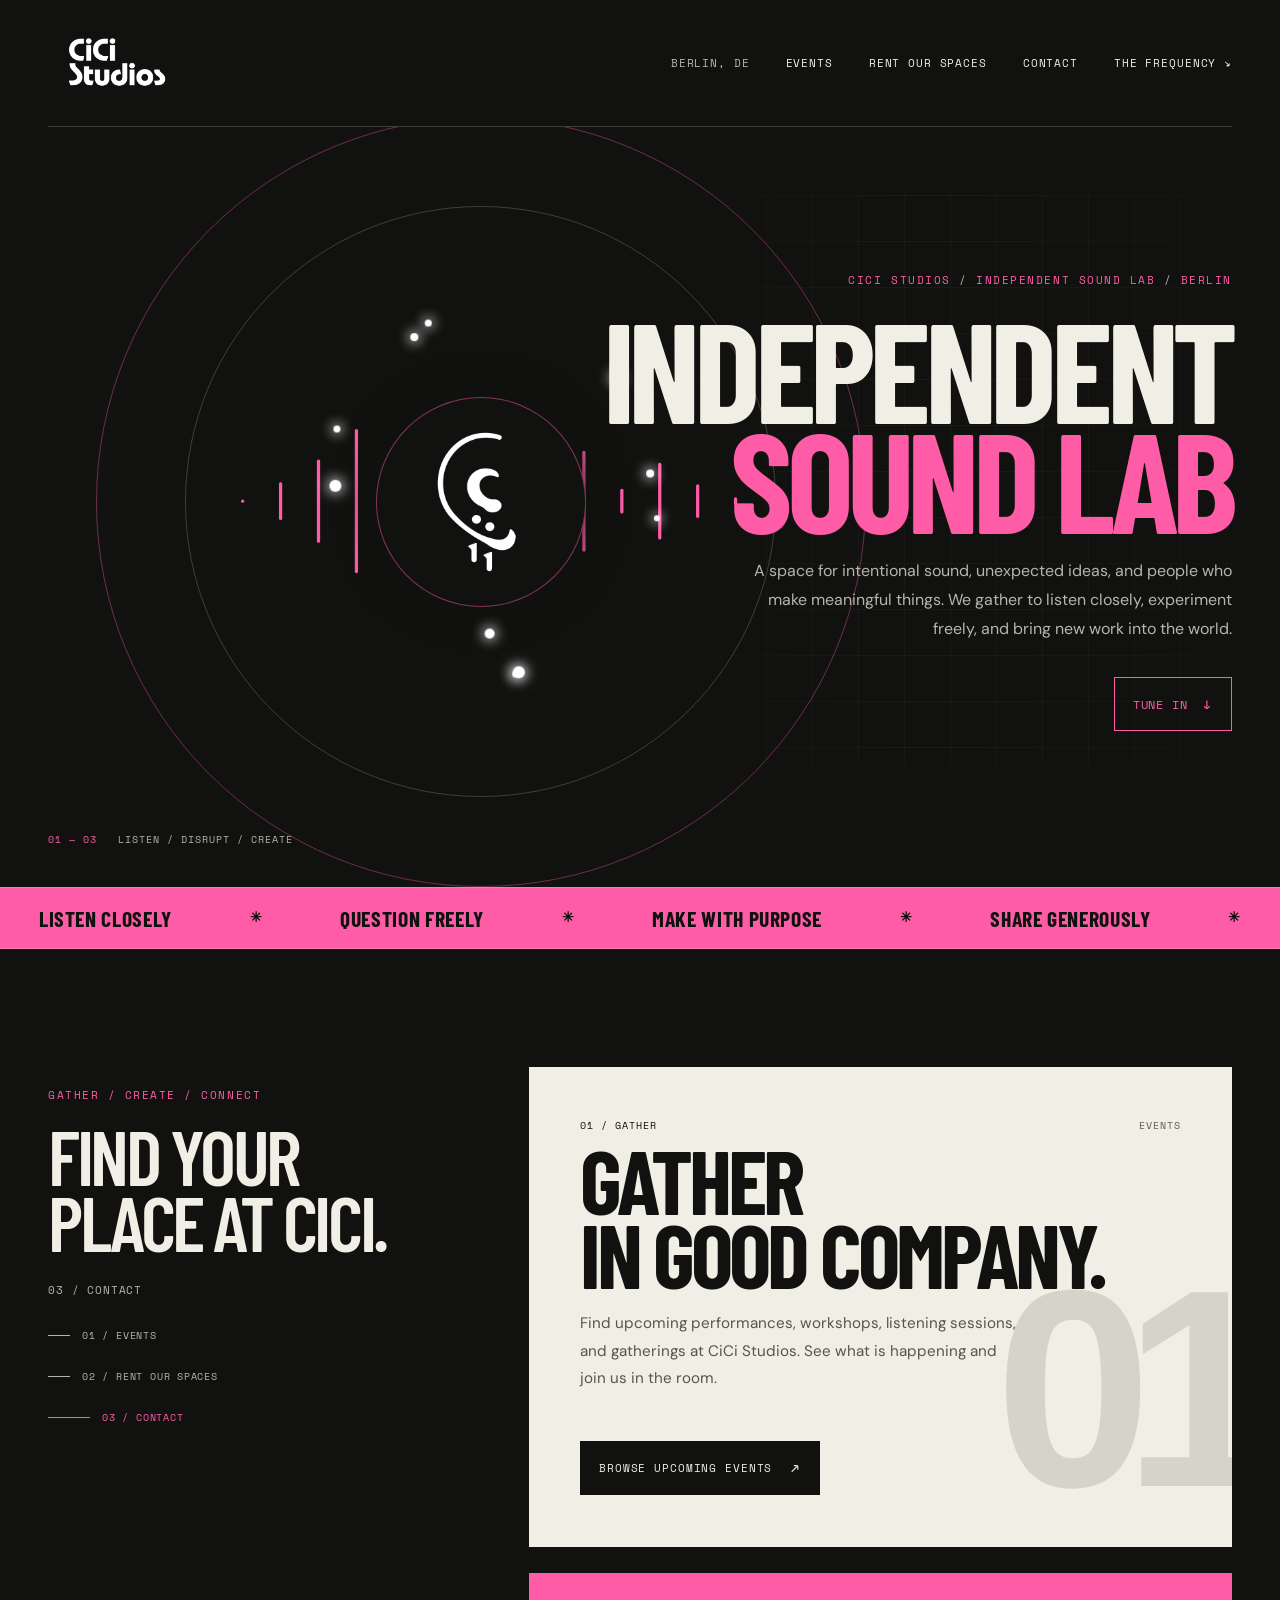
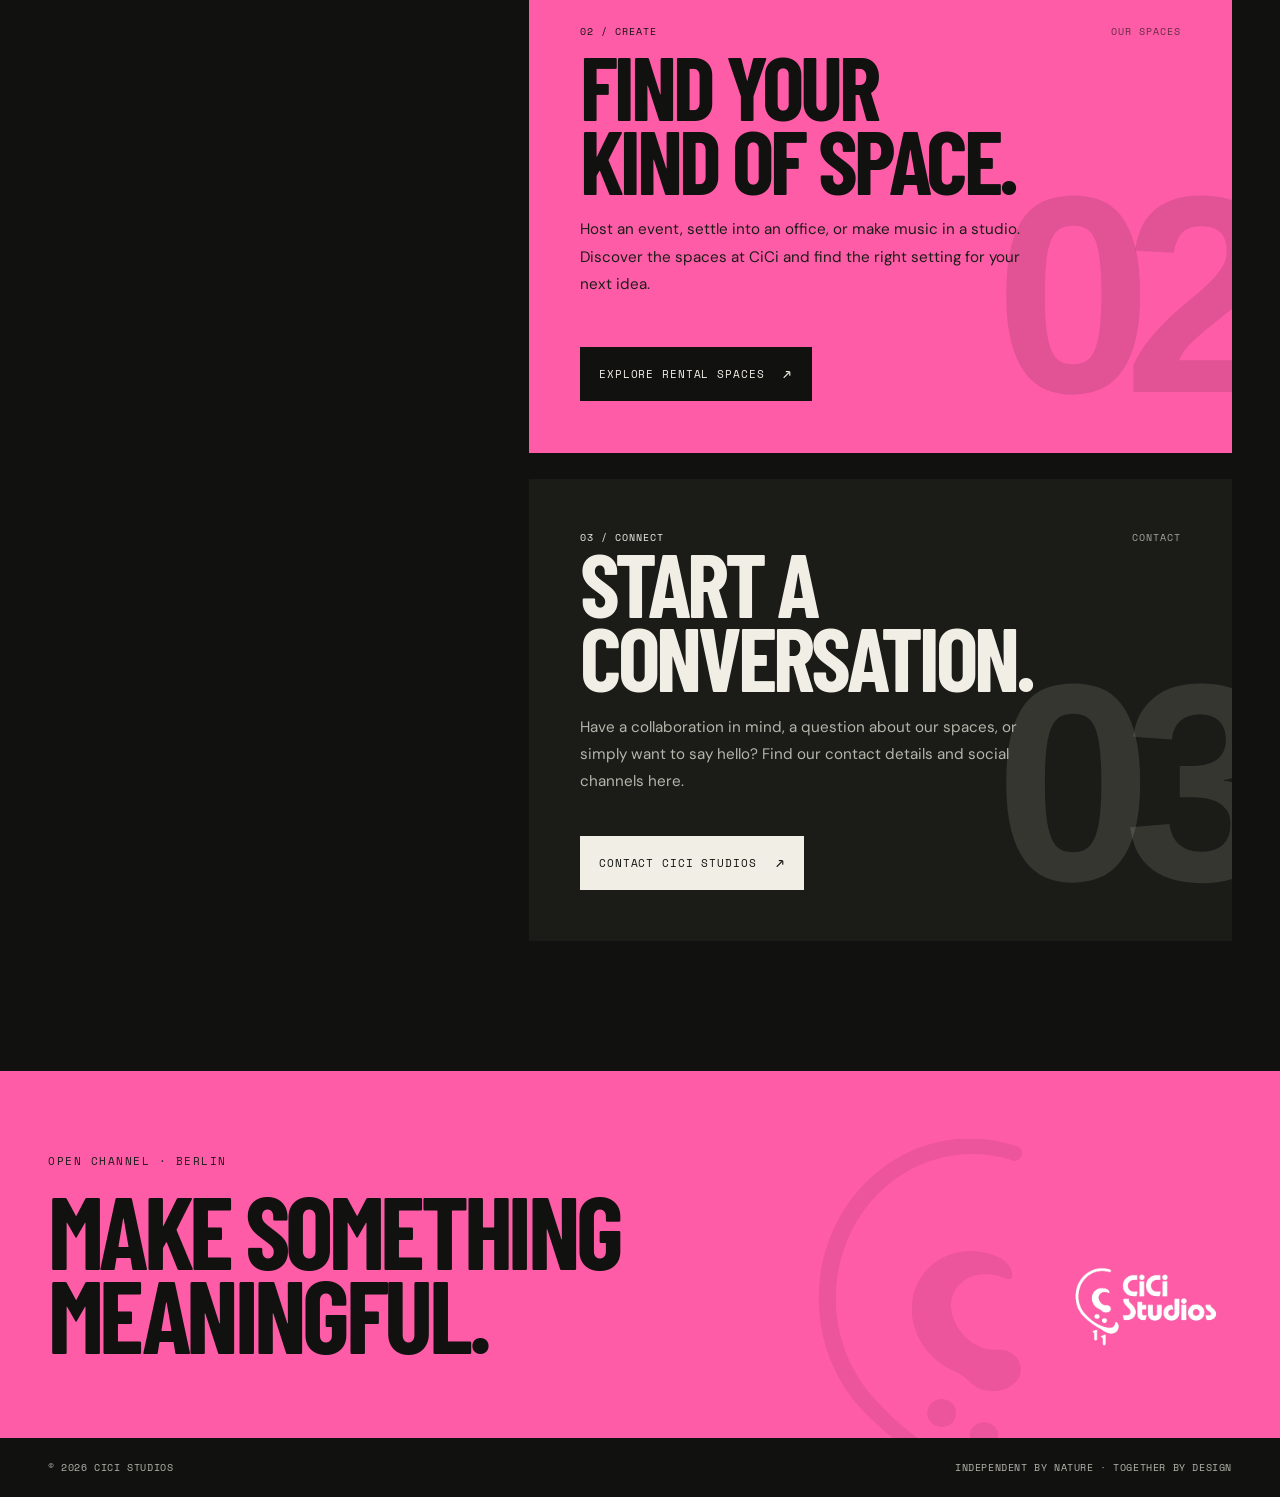
==== commit 86a2505c: "Fixing text" ====
--- a/index.html
+++ b/index.html
@@ -651,10 +651,10 @@
     <section class="hero" id="top" aria-labelledby="hero-title">
       <div class="hero-copy">
         <p class="eyebrow">CiCi Studios <span>/</span> Independent sound lab <span>/</span> Berlin</p>
-        <h1 id="hero-title">Find the <span>signal.</span></h1>
+        <h1 id="hero-title">Independent <span>Sound Lab</span></h1>
         <p class="hero-description">
           A space for intentional sound, unexpected ideas, and people who make
-          things mean something. We gather to listen closely, experiment freely,
+          meaningful things. We gather to listen closely, experiment freely,
           and bring new work into the world.
         </p>
         <a class="hero-link" href="#frequency">Tune in <span aria-hidden="true">↓</span></a>
@@ -770,7 +770,7 @@
       <div class="closing-inner">
         <div>
           <p class="section-kicker">Open channel · Berlin</p>
-          <h2 id="closing-title">Come make<br>some meaning.</h2>
+          <h2 id="closing-title">Make something<br>meaningful.</h2>
         </div>
         <img class="closing-mark" src="./CICI_Logo_Combination_White.png" alt="CiCi Studios">
       </div>
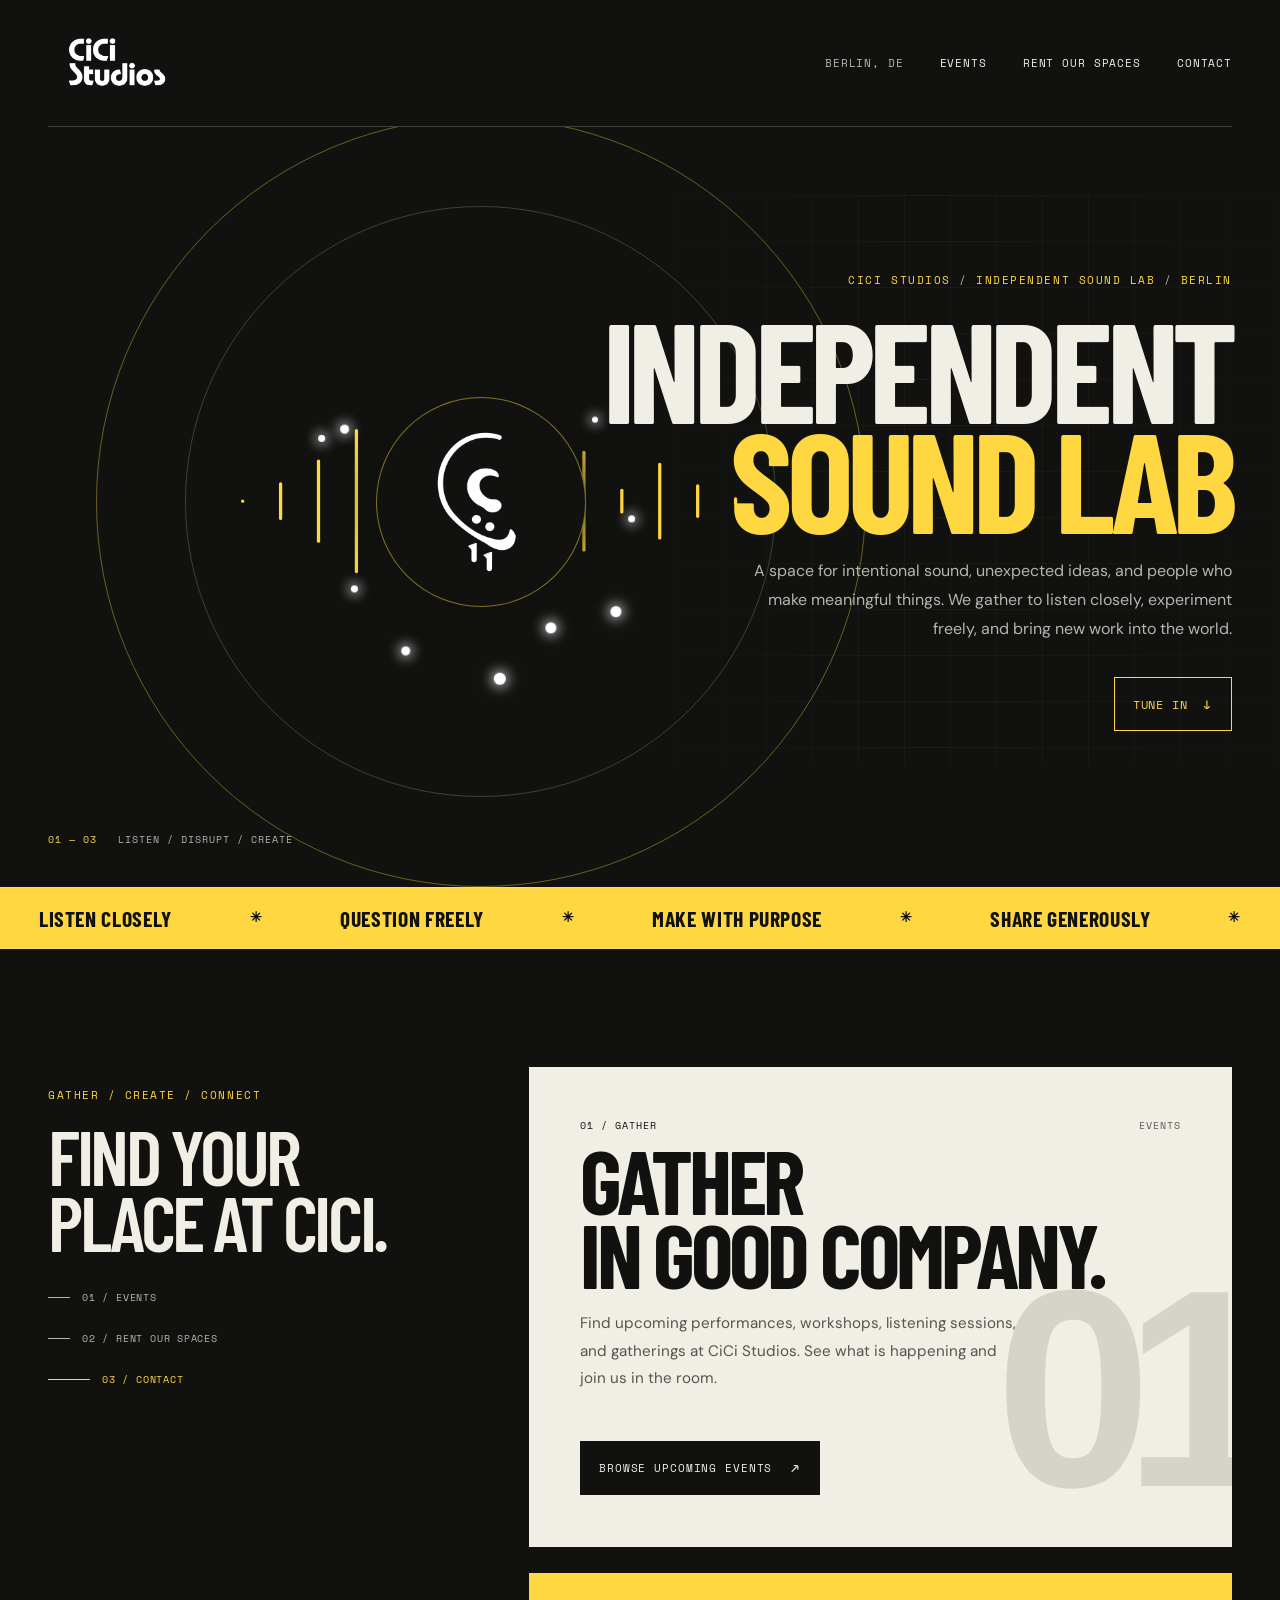
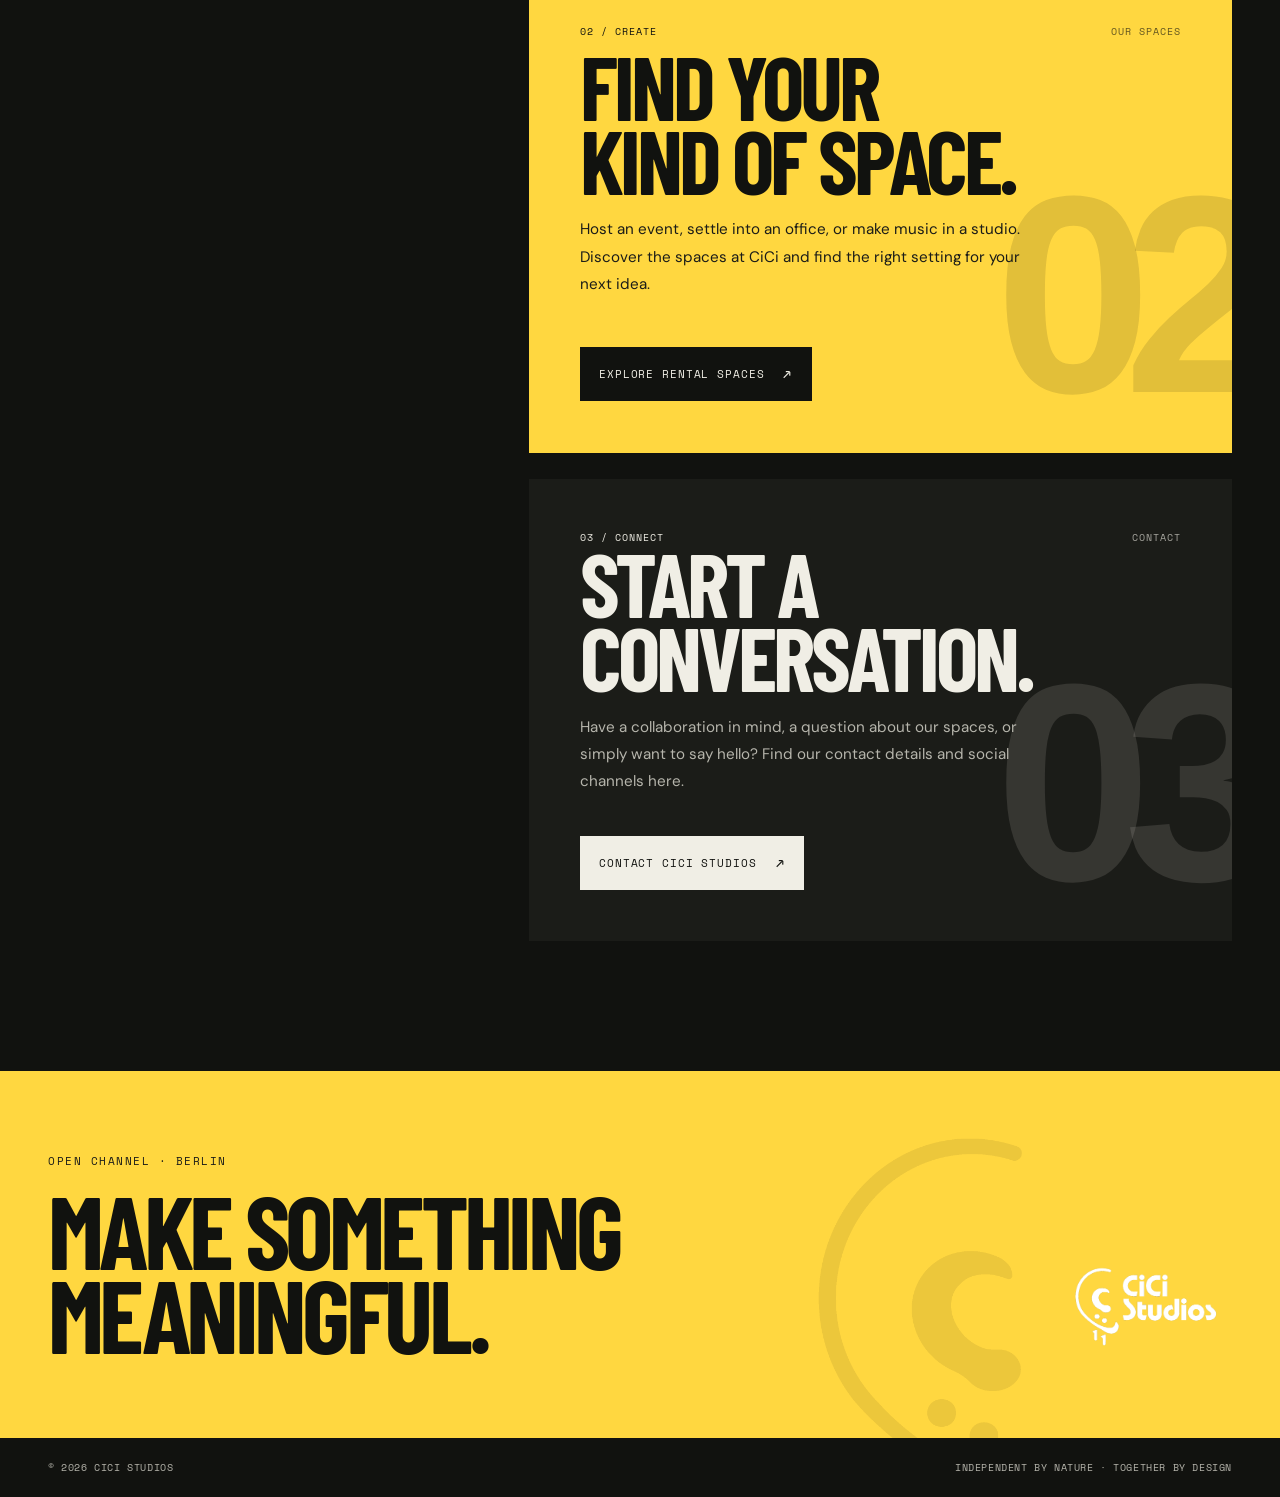
==== commit be70cf28: "Minor corrections to layout and redundant buttons" ====
--- a/index.html
+++ b/index.html
@@ -51,7 +51,7 @@
       transform: translateY(-160%);
     }
     .skip-link:focus { transform: translateY(0); }
-    main { overflow: hidden; }
+    main { overflow: clip; }
 
     .site-header {
       display: flex;
@@ -328,15 +328,6 @@
       font-weight: 600;
       letter-spacing: -.045em;
       line-height: .86;
-      text-transform: uppercase;
-    }
-    .chapter-status {
-      min-height: 1.5em;
-      margin-bottom: 22px;
-      color: var(--cream-muted);
-      font-family: var(--mono);
-      font-size: .66rem;
-      letter-spacing: .08em;
       text-transform: uppercase;
     }
     .chapter-nav { display: grid; gap: 10px; max-width: 260px; }
@@ -585,7 +576,6 @@
       }
       .experience-aside { position: relative; top: auto; padding: 0; }
       .experience-aside h2 { max-width: 460px; font-size: clamp(3.5rem, 13vw, 5.5rem); }
-      .chapter-status { margin-bottom: 12px; }
       .chapter-nav { display: flex; flex-wrap: wrap; gap: 6px 18px; max-width: none; }
       .chapter-link { font-size: .55rem; }
       .chapter-link::before { width: 12px; }
@@ -643,7 +633,6 @@
       <a href="./events/">Events</a>
       <a href="./rent/">Rent our spaces</a>
       <a href="./contact/">Contact</a>
-      <a href="#frequency">The frequency <span aria-hidden="true">↘</span></a>
     </nav>
   </header>
 
@@ -709,7 +698,6 @@
       <aside class="experience-aside">
         <p class="section-kicker">Gather / Create / Connect</p>
         <h2 id="experience-title">Find your<br>place at CiCi.</h2>
-        <p class="chapter-status" id="chapter-status">01 / Events</p>
         <nav class="chapter-nav" aria-label="Explore CiCi Studios">
           <a class="chapter-link is-active" href="#chapter-events" data-chapter-link>01 / Events</a>
           <a class="chapter-link" href="#chapter-rent" data-chapter-link>02 / Rent our spaces</a>
@@ -787,9 +775,6 @@
     const motionPreference = window.matchMedia("(prefers-reduced-motion: reduce)");
     const chapterPanels = document.querySelectorAll("[data-chapter]");
     const chapterLinks = document.querySelectorAll("[data-chapter-link]");
-    const chapterStatus = document.getElementById("chapter-status");
-    const chapterNames = ["Events", "Rent our spaces", "Contact"];
-
     if (!motionPreference.matches && "IntersectionObserver" in window) {
       document.documentElement.classList.add("js-motion");
 
@@ -813,7 +798,6 @@
           chapterLinks.forEach((link, index) => {
             link.classList.toggle("is-active", index === chapterIndex);
           });
-          chapterStatus.textContent = `0${chapterIndex + 1} / ${chapterNames[chapterIndex]}`;
         });
       }, { rootMargin: "-38% 0px -48% 0px" });
 
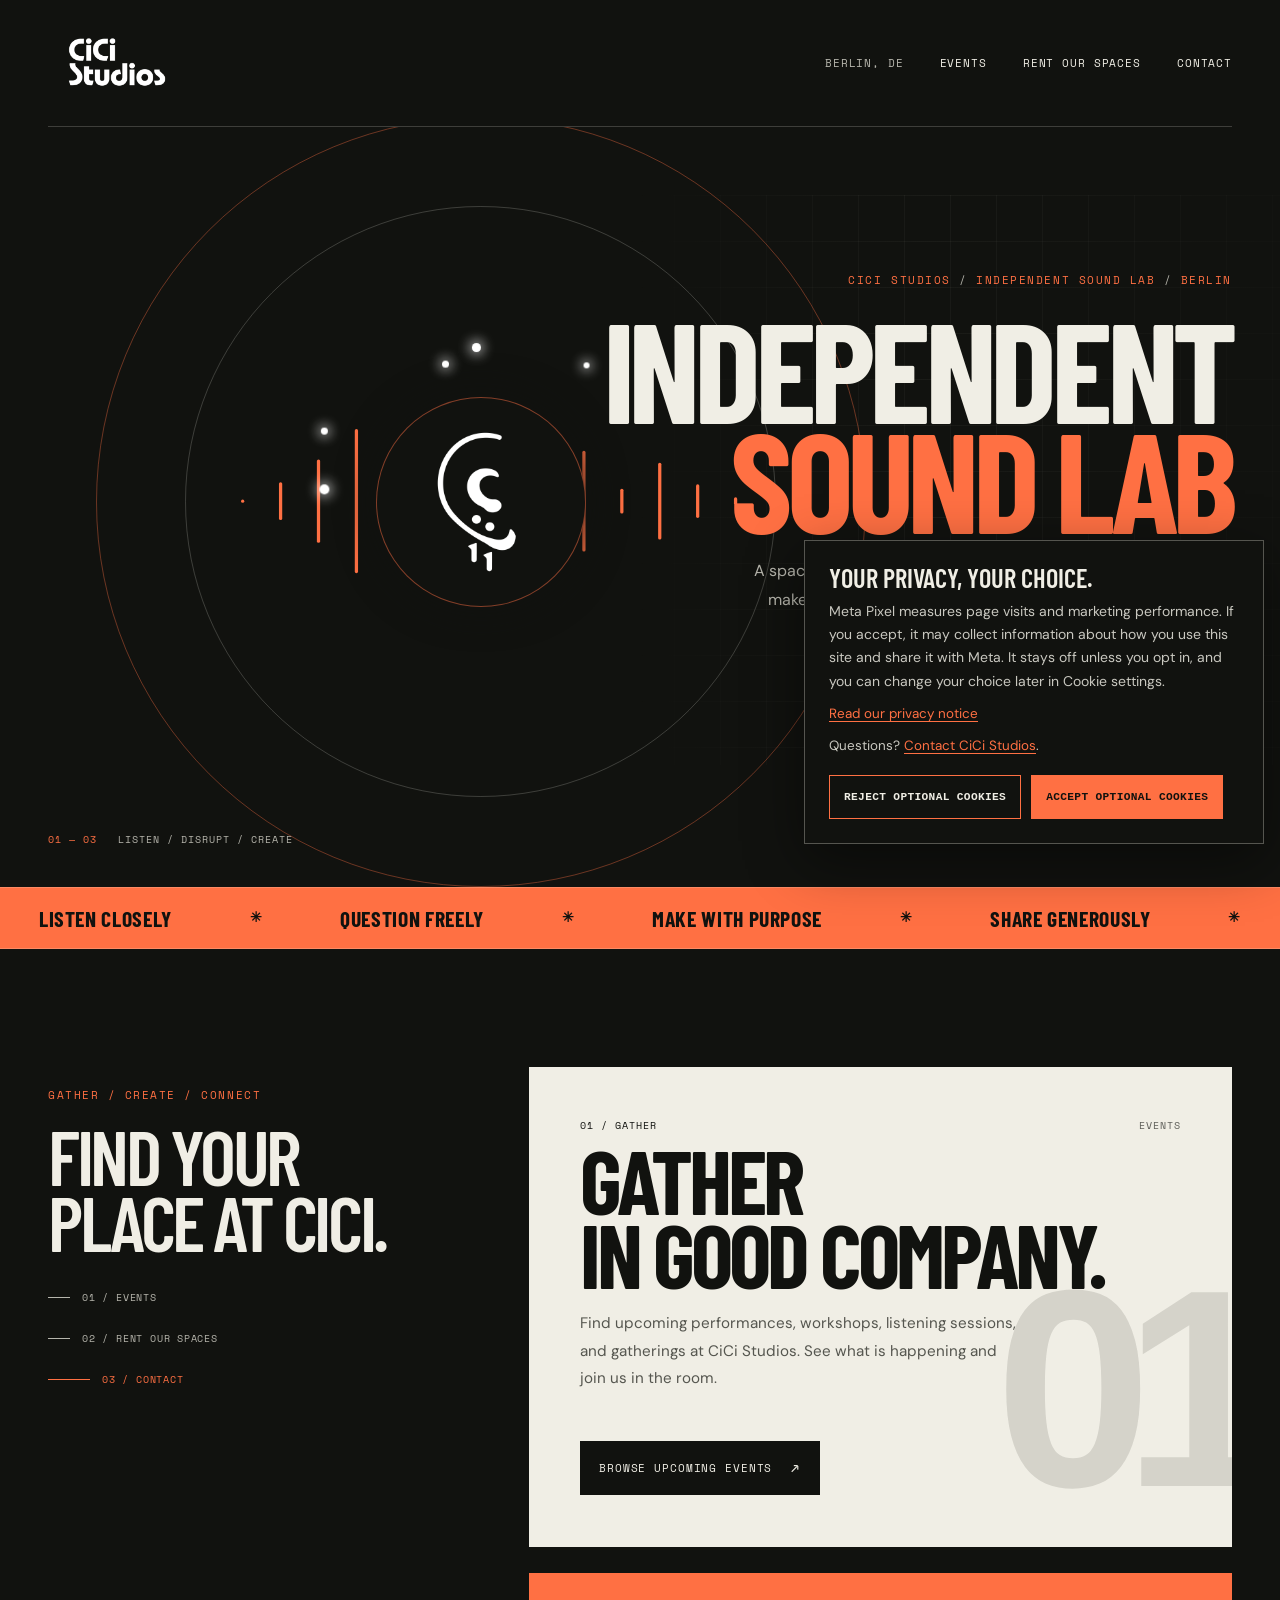
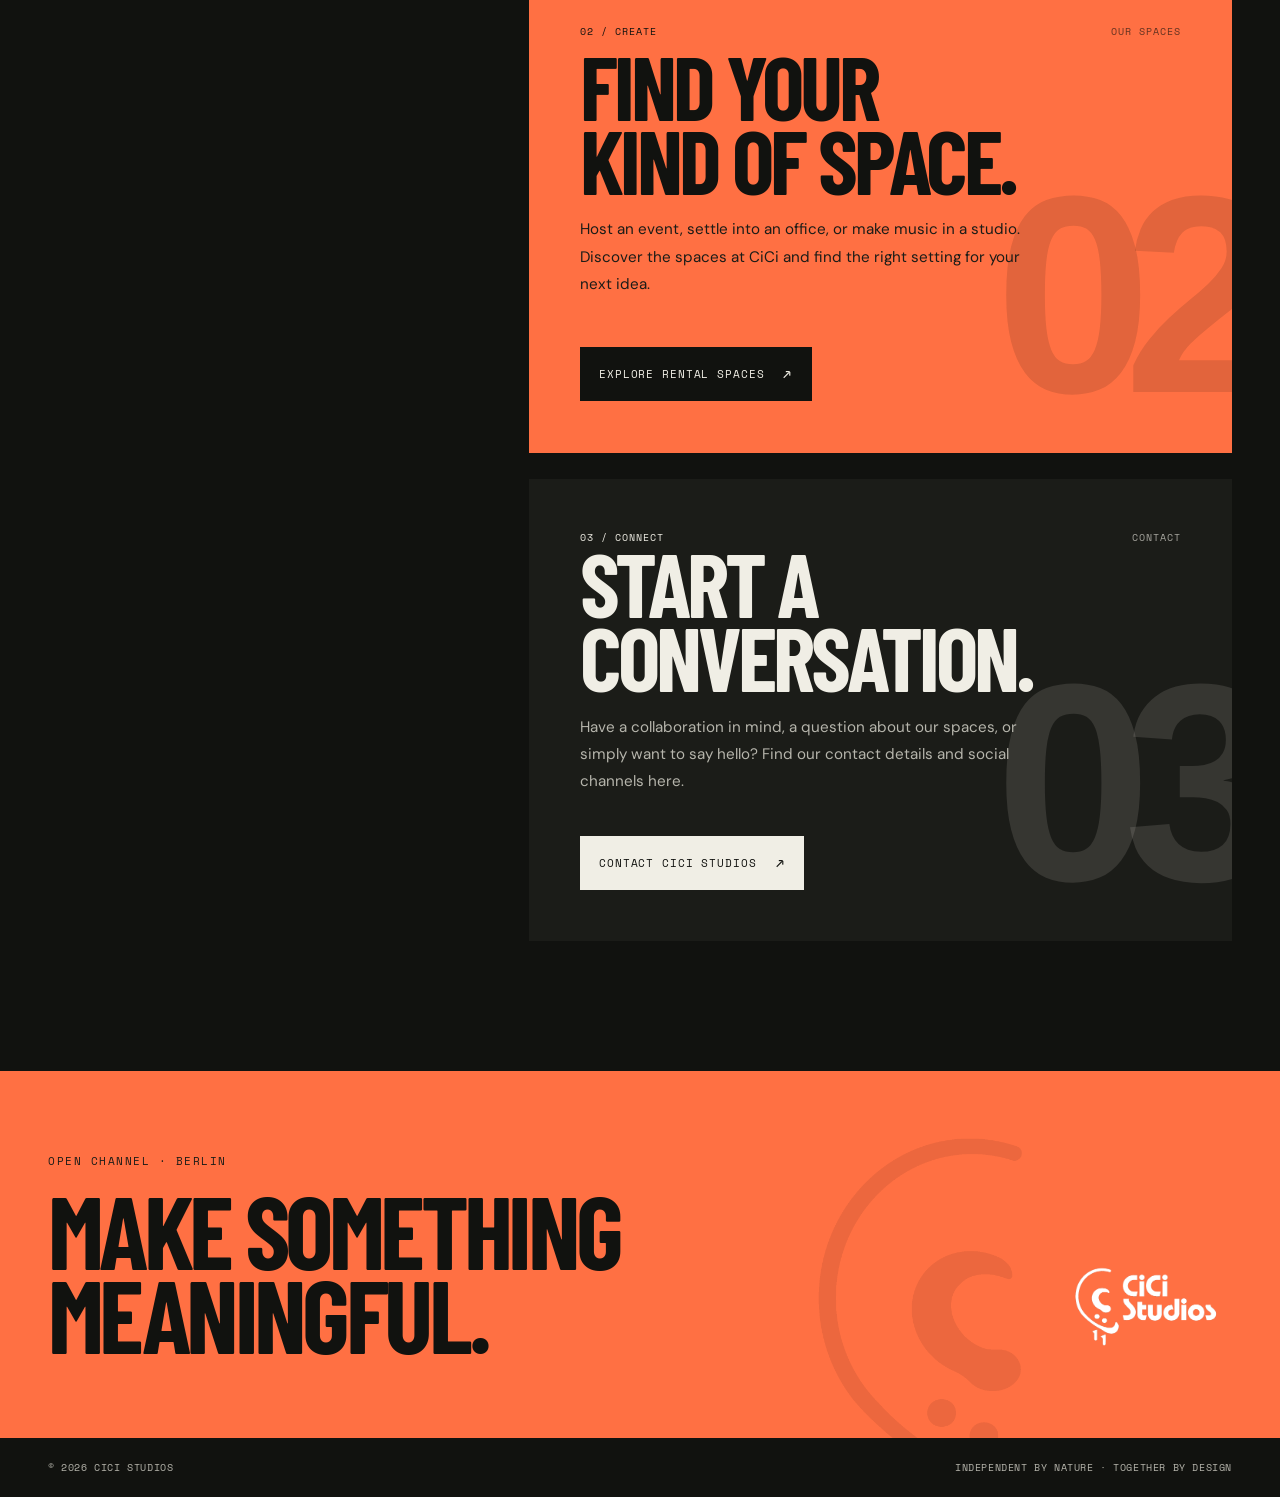
==== commit c19e5576: "GDPR cookie compliance v1" ====
--- a/index.html
+++ b/index.html
@@ -619,6 +619,7 @@
       }
     }
   </style>
+  <link rel="stylesheet" href="./assets/css/cookie-consent.css">
 </head>
 
 <body>
@@ -771,6 +772,7 @@
   </footer>
   <script src="./assets/js/signal-color.js"></script>
   <script src="./assets/js/icon-orbs.js"></script>
+  <script src="./assets/js/cookie-consent.js"></script>
   <script>
     const motionPreference = window.matchMedia("(prefers-reduced-motion: reduce)");
     const chapterPanels = document.querySelectorAll("[data-chapter]");
--- a/assets/css/cookie-consent.css
+++ b/assets/css/cookie-consent.css
@@ -0,0 +1,167 @@
+.cookie-consent[hidden],
+.cookie-settings[hidden] {
+  display: none;
+}
+
+.cookie-consent {
+  --cookie-signal: var(--signal, #ff7043);
+  position: fixed;
+  z-index: 10000;
+  right: max(16px, env(safe-area-inset-right));
+  bottom: max(56px, calc(env(safe-area-inset-bottom) + 32px));
+  width: min(460px, calc(100vw - 40px));
+  padding: 24px;
+  border: 1px solid rgba(240, 238, 229, .3);
+  background: #11120f;
+  color: #f0eee5;
+  box-shadow: 0 16px 54px rgba(0, 0, 0, .45);
+  font: 14px/1.65 "DM Sans", Arial, sans-serif;
+}
+
+.cookie-consent h2 {
+  margin: 0 0 10px;
+  color: #f0eee5;
+  font: 600 1.65rem/.95 "Barlow Condensed", Impact, sans-serif;
+  text-transform: uppercase;
+}
+
+.cookie-consent p {
+  margin: 0 0 10px;
+  color: #c9c8c0;
+}
+
+.cookie-consent__contact {
+  font-size: .84rem;
+}
+
+.cookie-consent .cookie-consent__choice {
+  margin: 14px 0;
+  padding: 9px 12px;
+  border-left: 2px solid var(--cookie-signal);
+  background: color-mix(in srgb, var(--cookie-signal) 10%, transparent);
+  color: #f0eee5;
+  font-size: .85rem;
+  font-weight: 600;
+}
+
+.cookie-consent a {
+  color: var(--cookie-signal);
+  text-underline-offset: .2em;
+}
+
+.cookie-consent__actions {
+  display: flex;
+  flex-wrap: wrap;
+  gap: 10px;
+  margin-top: 18px;
+}
+
+.cookie-consent__button,
+.cookie-settings {
+  min-height: 44px;
+  padding: 10px 14px;
+  border: 1px solid var(--signal, #ff7043);
+  border-radius: 0;
+  font: 700 .7rem/1.3 "Space Mono", monospace;
+  letter-spacing: .03em;
+  text-transform: uppercase;
+  cursor: pointer;
+}
+
+.cookie-consent__button--primary {
+  background: var(--signal, #ff7043);
+  color: #11120f;
+}
+
+.cookie-consent__button--secondary {
+  background: transparent;
+  color: #f0eee5;
+}
+
+.cookie-consent__button:hover,
+.cookie-settings:hover {
+  background: #f0eee5;
+  border-color: #f0eee5;
+  color: #11120f;
+}
+
+.cookie-consent__button:focus-visible,
+.cookie-settings:focus-visible,
+.cookie-consent a:focus-visible {
+  outline: 2px solid #f0eee5;
+  outline-offset: 3px;
+}
+
+.cookie-settings {
+  position: fixed;
+  z-index: 9999;
+  right: max(0px, env(safe-area-inset-right));
+  bottom: max(72px, calc(env(safe-area-inset-bottom) + 60px));
+  display: flex;
+  min-height: 44px;
+  align-items: center;
+  padding: 9px 8px 9px 12px;
+  border: 1px solid var(--signal, #ff7043);
+  border-right: 0;
+  border-radius: 6px 0 0 6px;
+  background: #11120f;
+  color: var(--signal, #ff7043);
+  box-shadow: 0 6px 24px rgba(0, 0, 0, .3);
+  transform: translateX(0);
+  transition: transform .25s ease, color .2s ease, background .2s ease;
+}
+
+.cookie-settings::before {
+  width: 4px;
+  height: 4px;
+  flex: none;
+  margin-right: 8px;
+  border-top: 1px solid currentColor;
+  border-left: 1px solid currentColor;
+  content: "";
+  transform: rotate(-45deg);
+  transition: transform .25s ease;
+}
+
+.cookie-settings:hover,
+.cookie-settings:focus-visible {
+  background: #11120f;
+  border-color: var(--signal, #ff7043);
+  color: var(--signal, #ff7043);
+}
+
+.cookie-settings:hover,
+.cookie-settings:focus-visible,
+.cookie-settings:active {
+  transform: translateX(0);
+}
+
+.cookie-settings:hover::before,
+.cookie-settings:focus-visible::before {
+  transform: rotate(135deg);
+}
+
+.cookie-settings__label {
+  writing-mode: vertical-rl;
+  font-size: .58rem;
+  line-height: 1.15;
+}
+
+@media (prefers-reduced-motion: reduce) {
+  .cookie-settings,
+  .cookie-settings::before {
+    transition: none;
+  }
+}
+
+@media (max-width: 520px) {
+  .cookie-consent {
+    right: max(12px, env(safe-area-inset-right));
+    bottom: max(56px, calc(env(safe-area-inset-bottom) + 32px));
+    width: calc(100vw - 24px);
+    padding: 20px;
+  }
+
+  .cookie-consent__actions { display: grid; }
+  .cookie-consent__button { width: 100%; }
+}
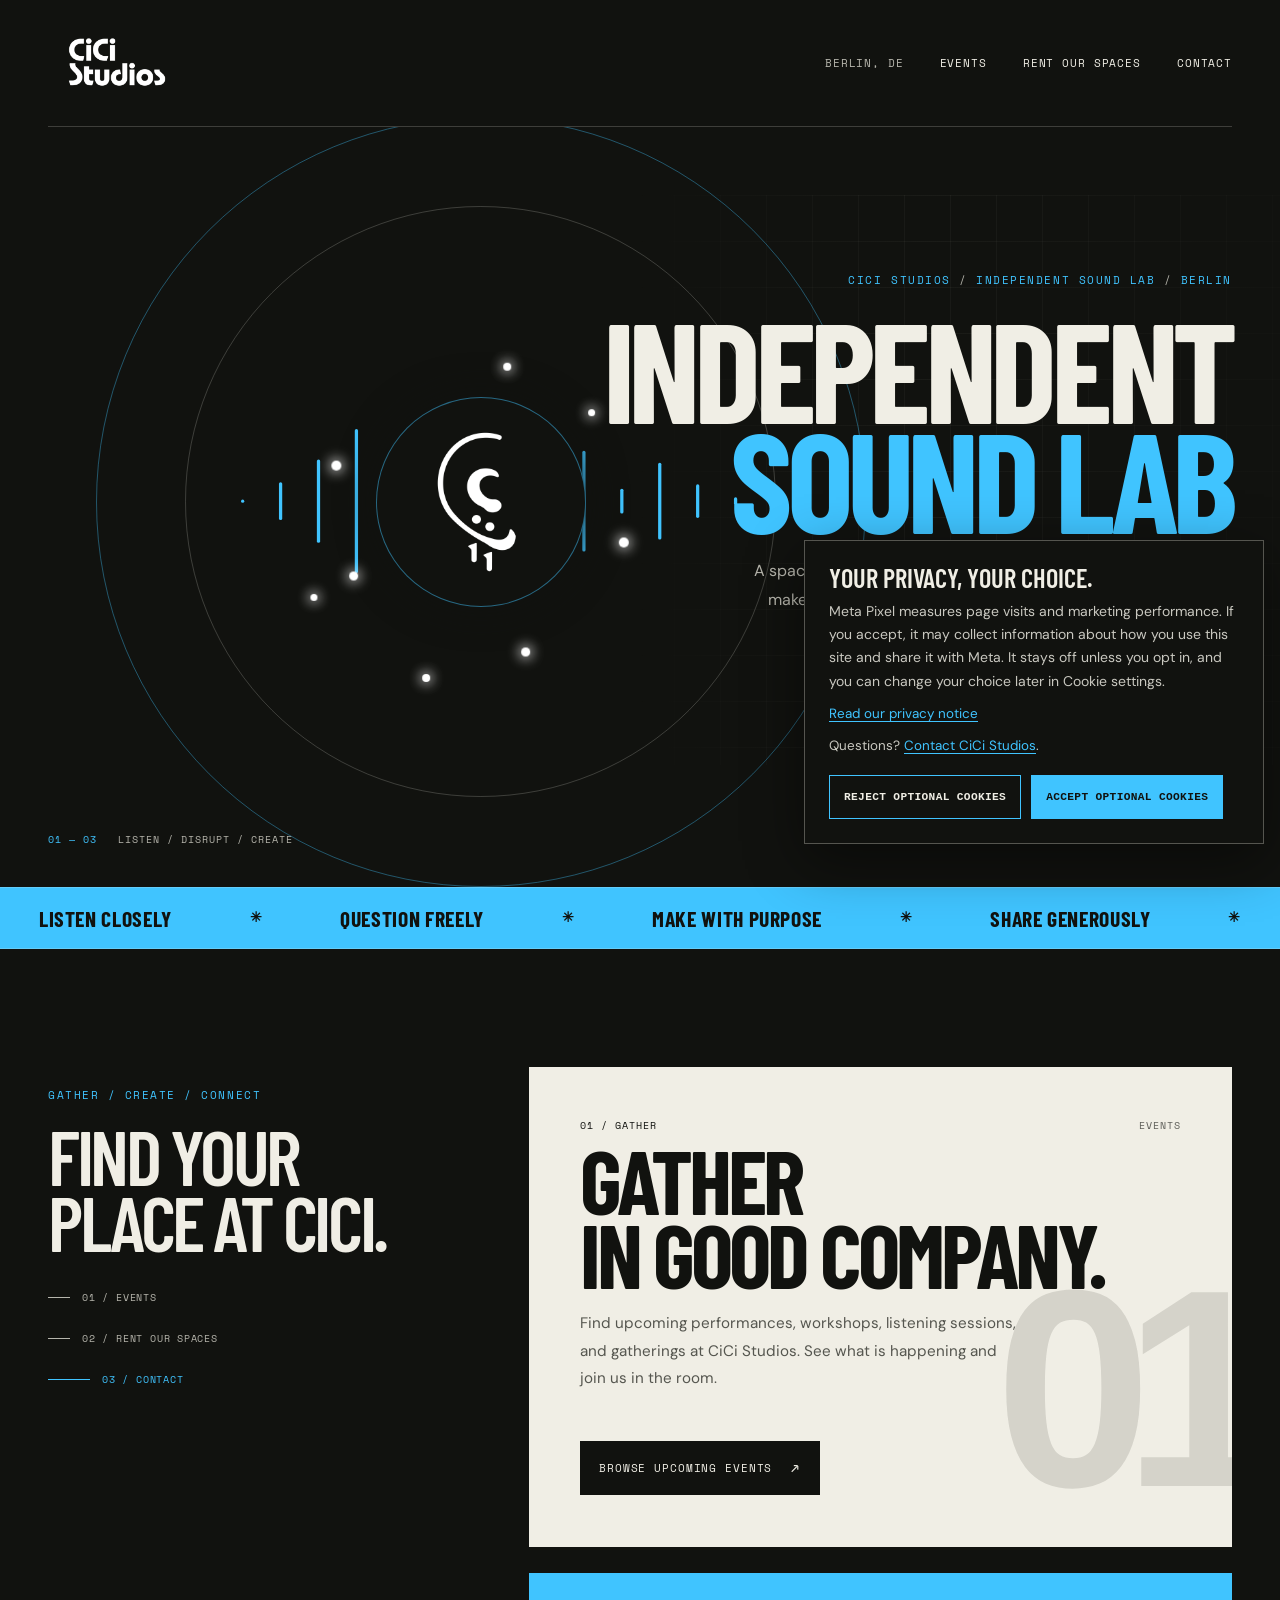
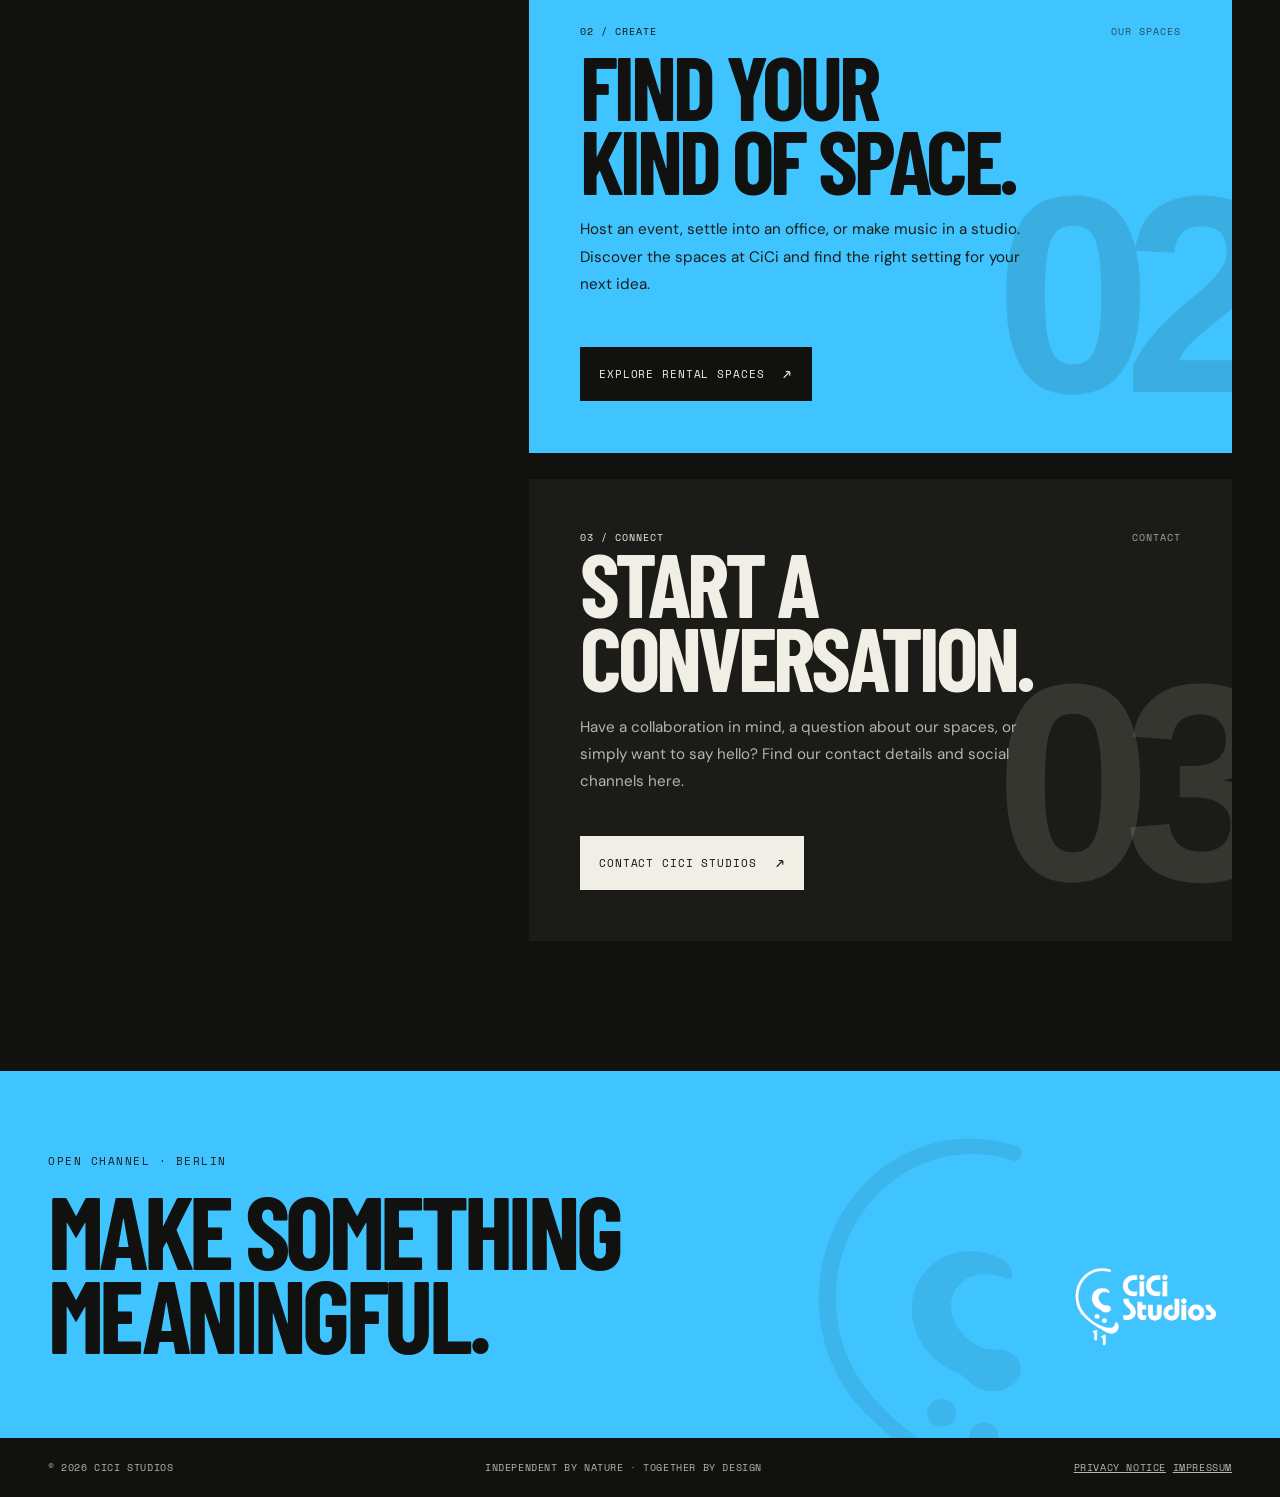
==== commit 60205626: "Impressum" ====
--- a/index.html
+++ b/index.html
@@ -769,6 +769,10 @@
   <footer>
     <p>© 2026 CiCi Studios</p>
     <p>Independent by nature · Together by design</p>
+    <nav class="footer-legal" aria-label="Legal information">
+      <a href="./privacy/">Privacy notice</a>
+      <a href="./impressum/">Impressum</a>
+    </nav>
   </footer>
   <script src="./assets/js/signal-color.js"></script>
   <script src="./assets/js/icon-orbs.js"></script>
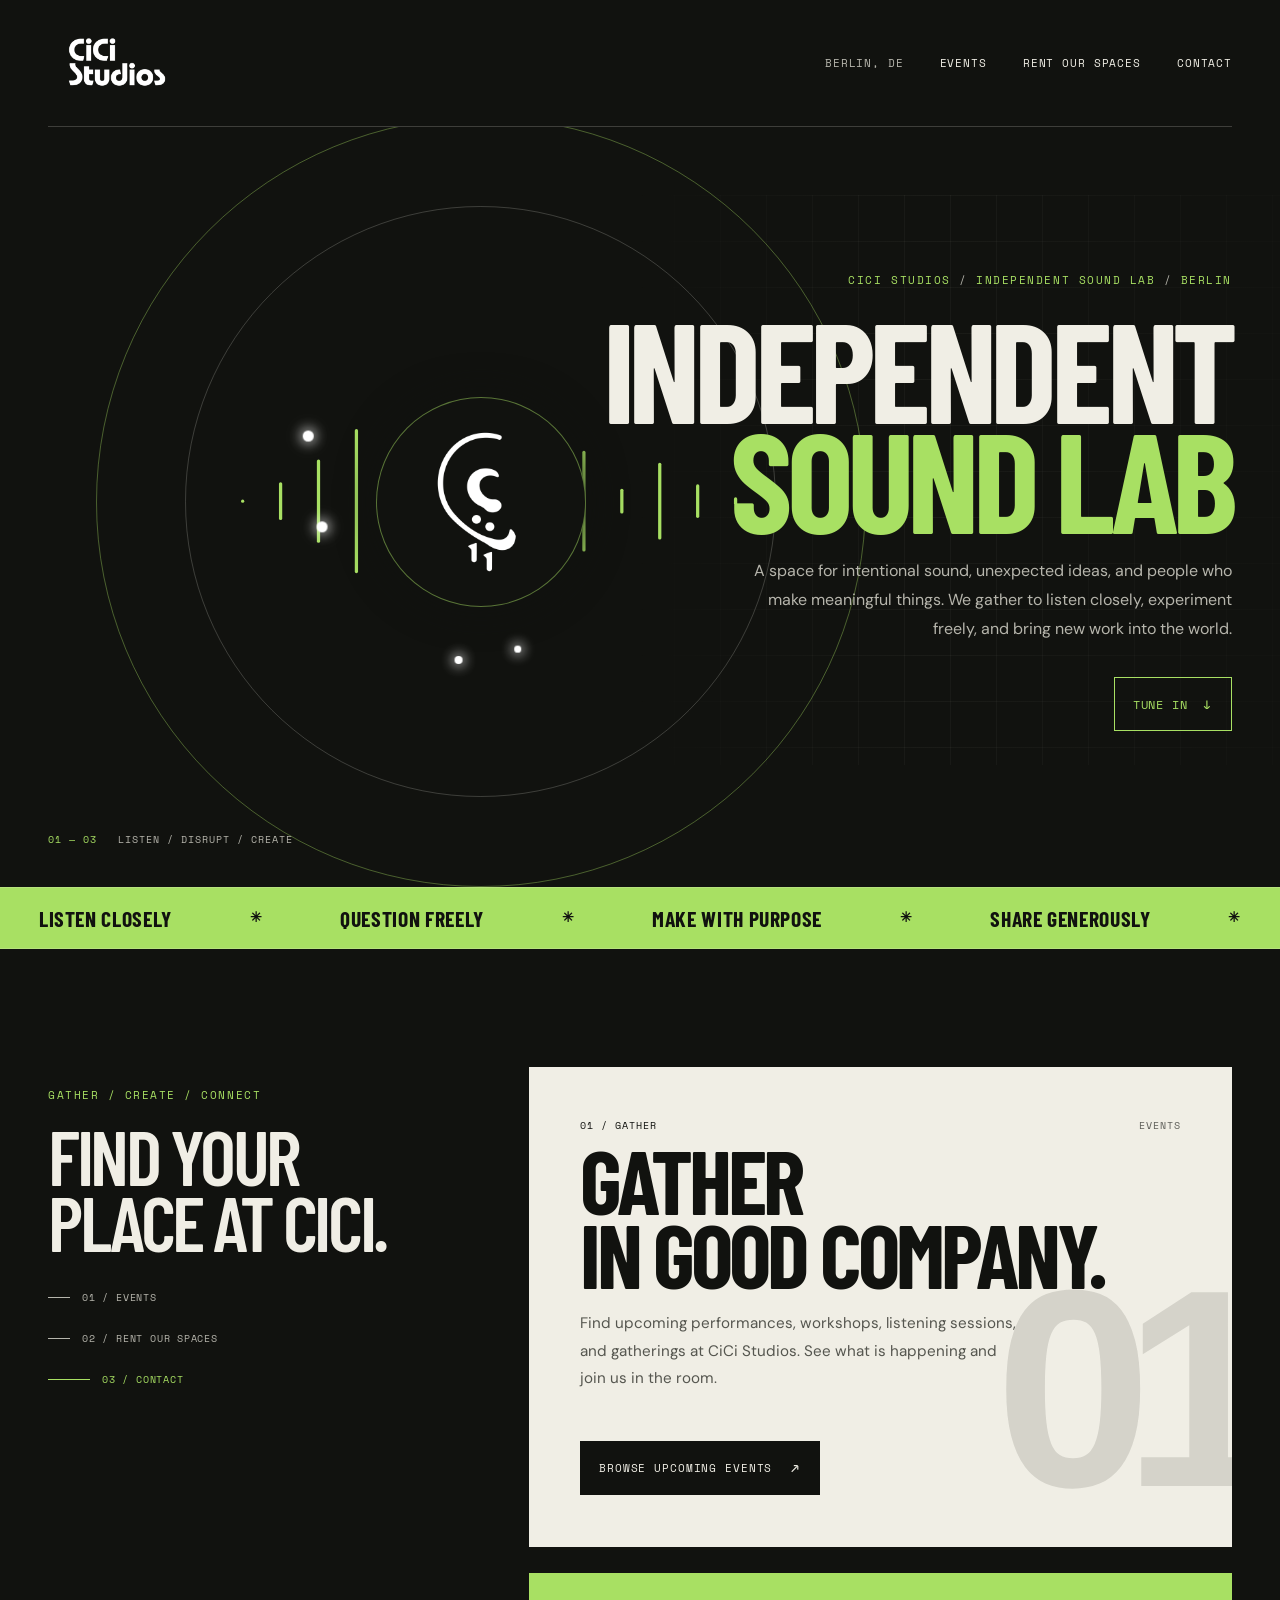
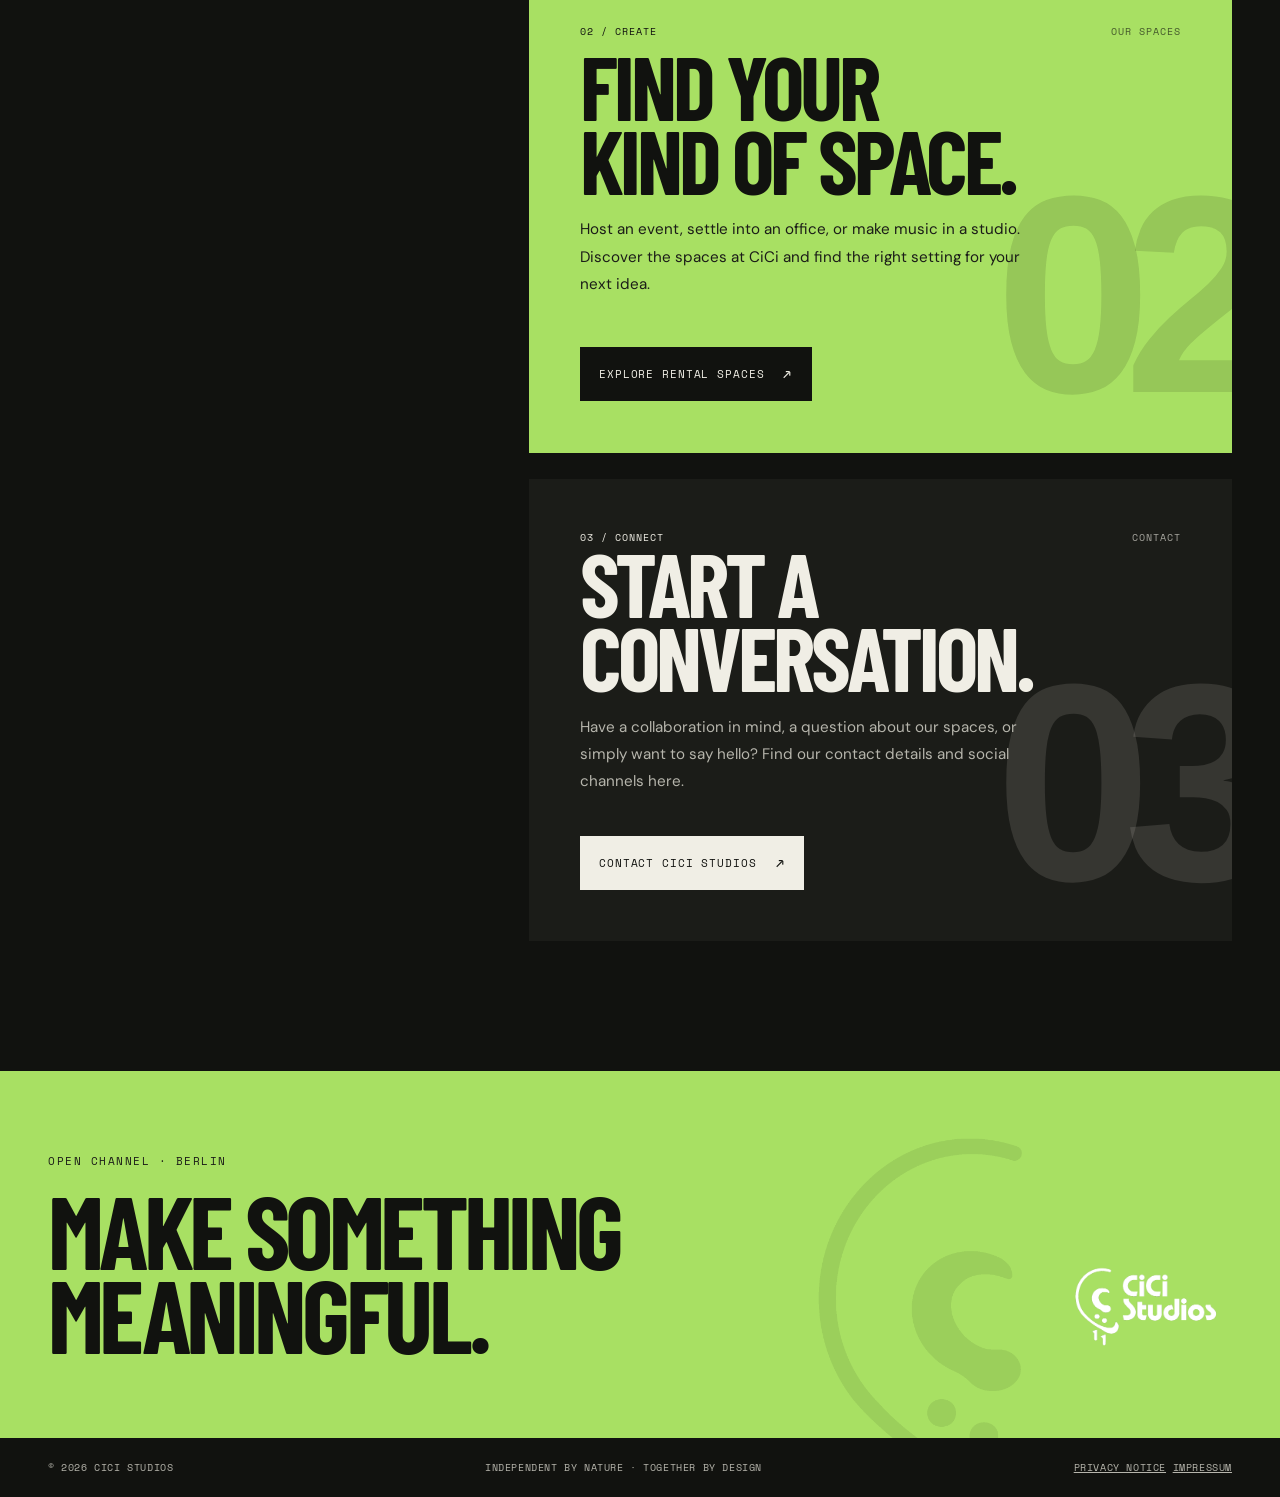
==== commit e034019b: "Cookiebot" ====
--- a/index.html
+++ b/index.html
@@ -2,6 +2,7 @@
 <html lang="en">
 <head>
   <meta charset="UTF-8">
+  <script id="Cookiebot" src="https://consent.cookiebot.com/uc.js" data-cbid="ac678e35-c013-4233-a19e-ff09c1cfdc78" data-blockingmode="auto" type="text/javascript"></script>
   <meta name="viewport" content="width=device-width, initial-scale=1.0">
   <meta name="theme-color" content="#11120f">
   <title>CiCi Studios — Signal / Noise</title>
@@ -619,7 +620,6 @@
       }
     }
   </style>
-  <link rel="stylesheet" href="./assets/css/cookie-consent.css">
 </head>
 
 <body>
@@ -776,7 +776,7 @@
   </footer>
   <script src="./assets/js/signal-color.js"></script>
   <script src="./assets/js/icon-orbs.js"></script>
-  <script src="./assets/js/cookie-consent.js"></script>
+  <script src="./assets/js/cookiebot-meta-pixel.js"></script>
   <script>
     const motionPreference = window.matchMedia("(prefers-reduced-motion: reduce)");
     const chapterPanels = document.querySelectorAll("[data-chapter]");
